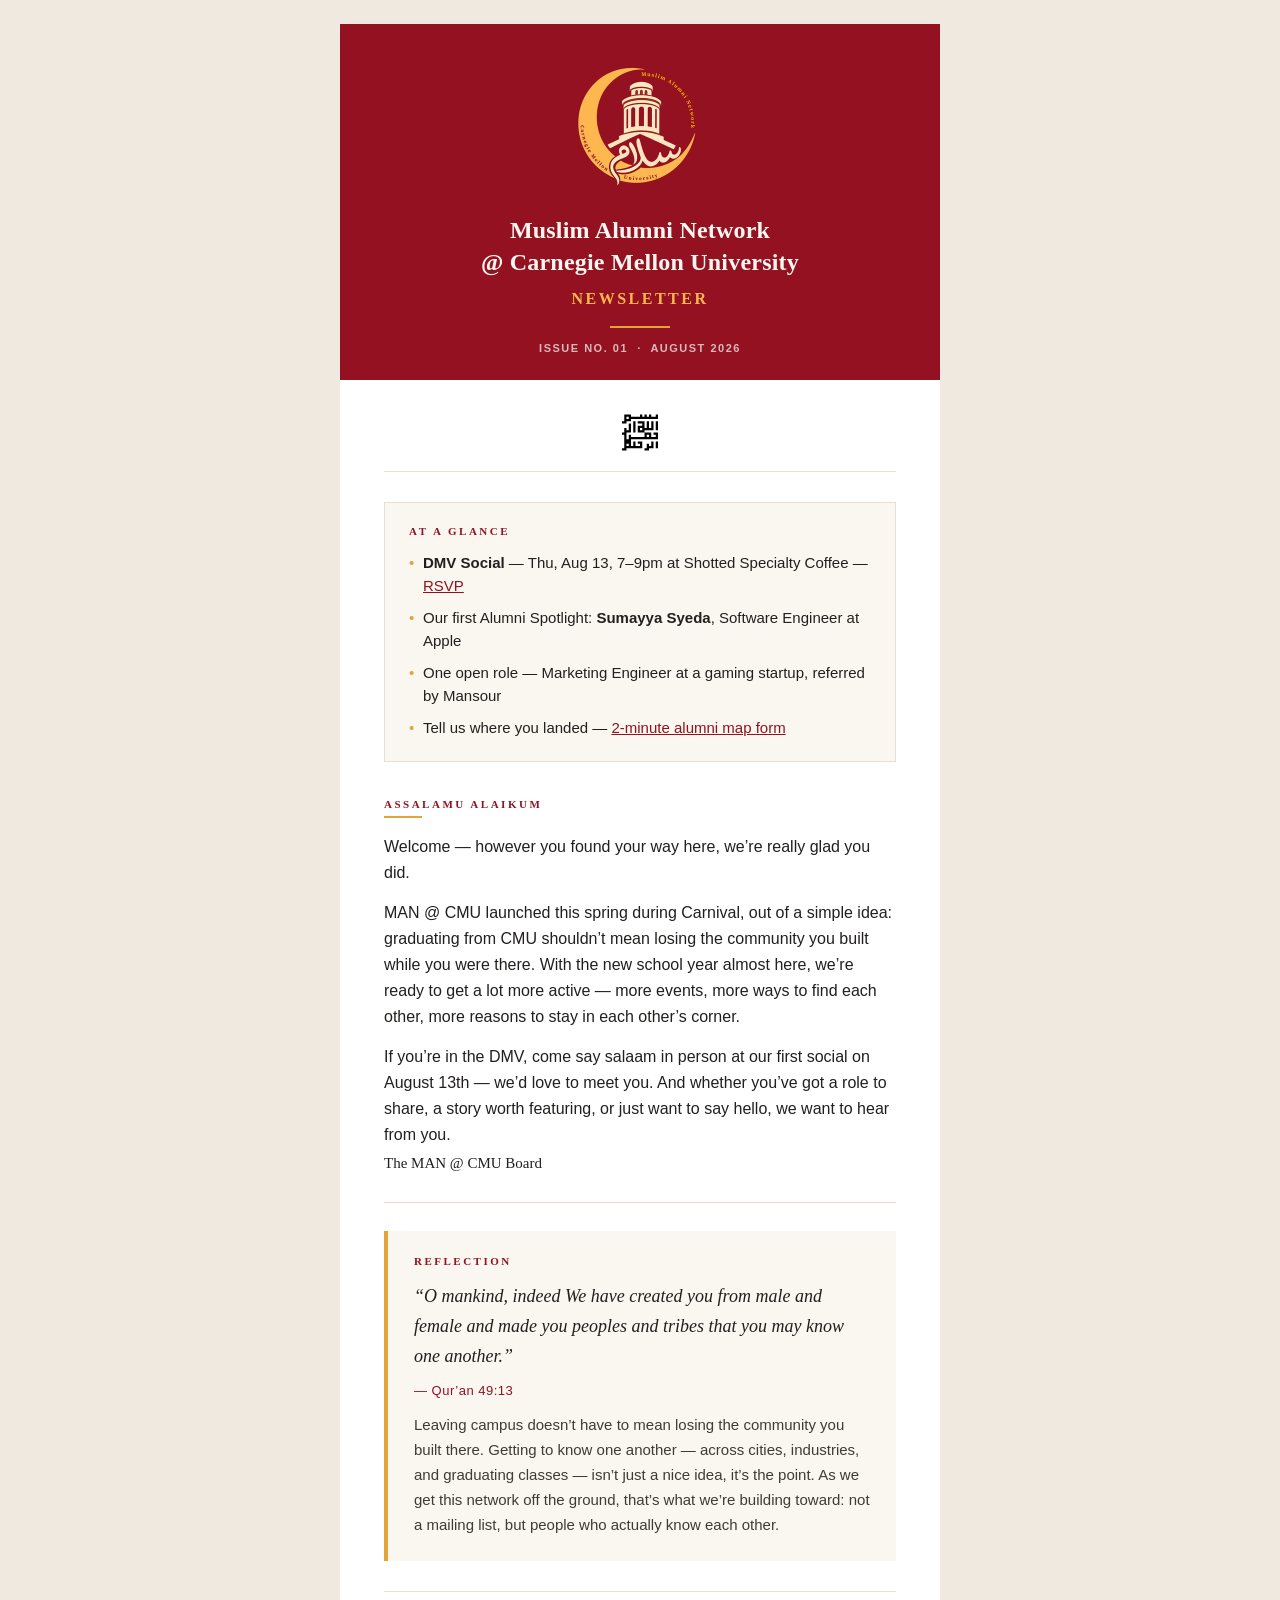
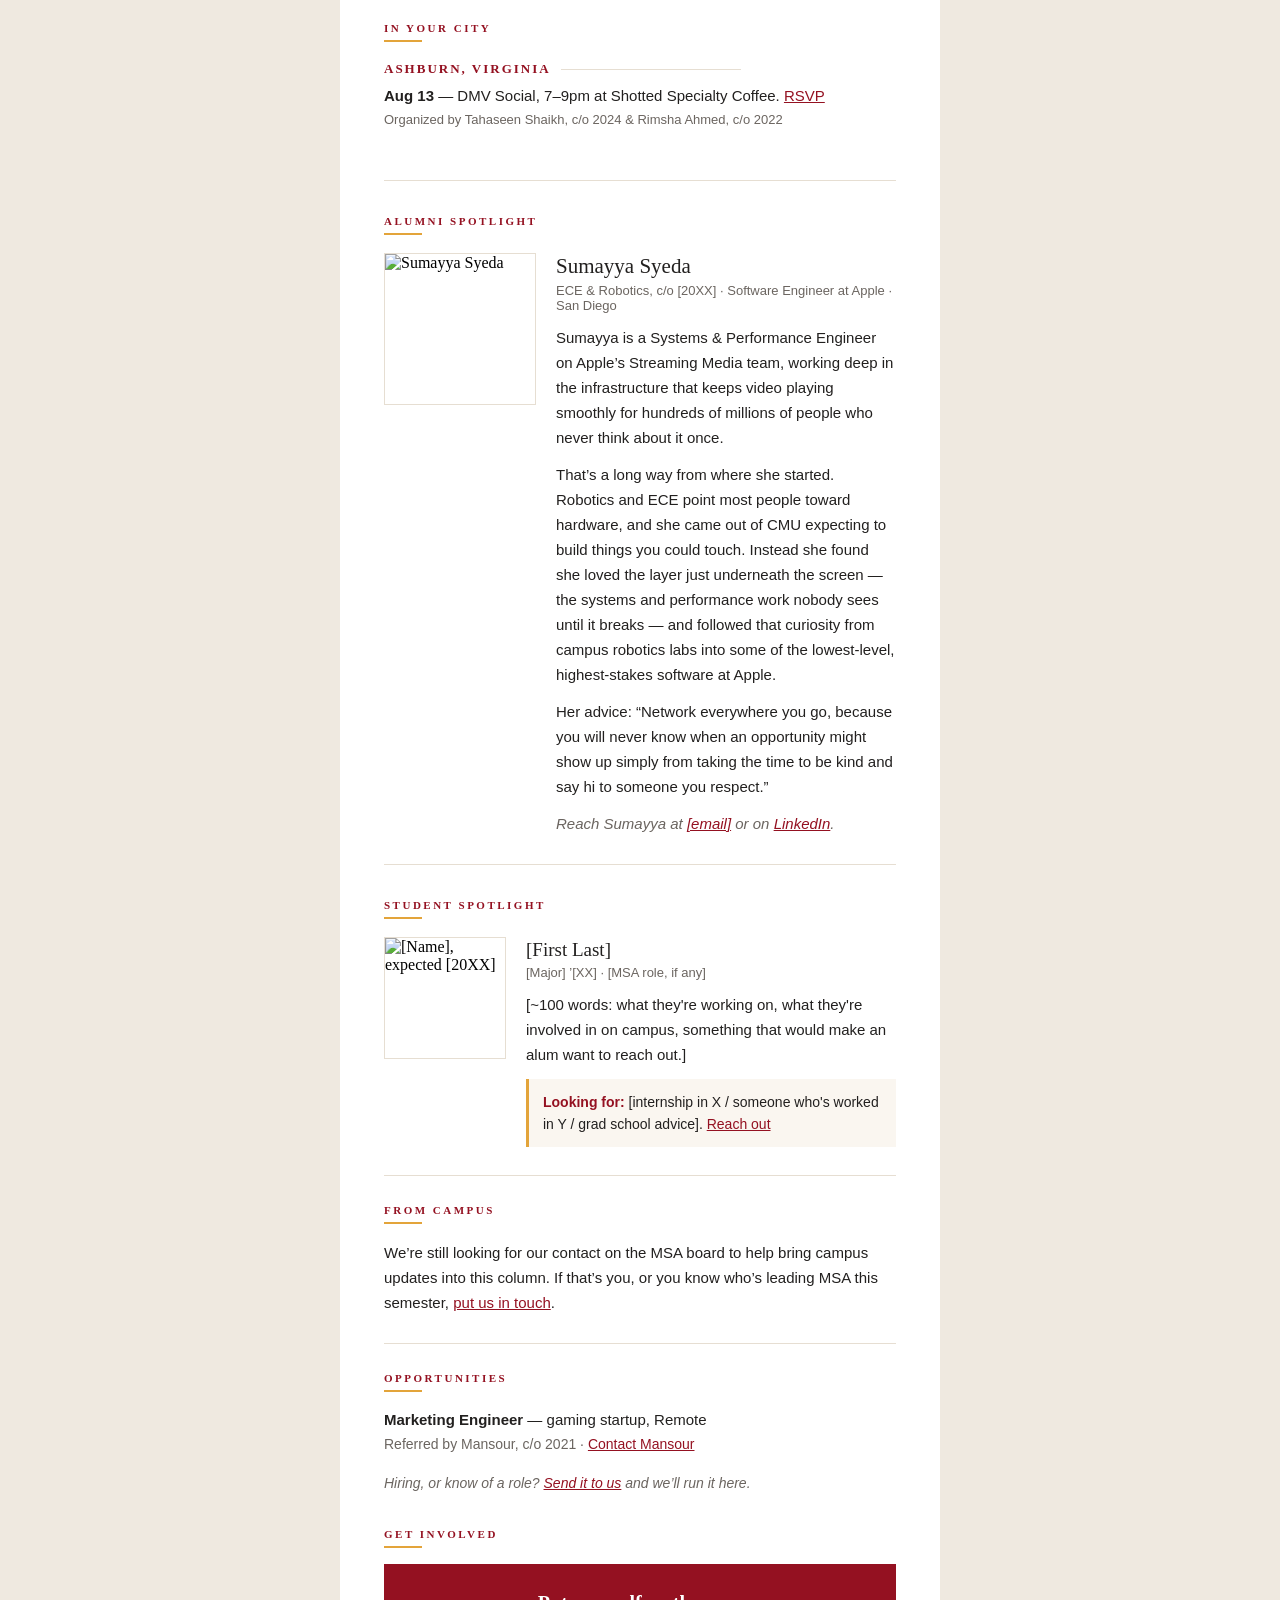
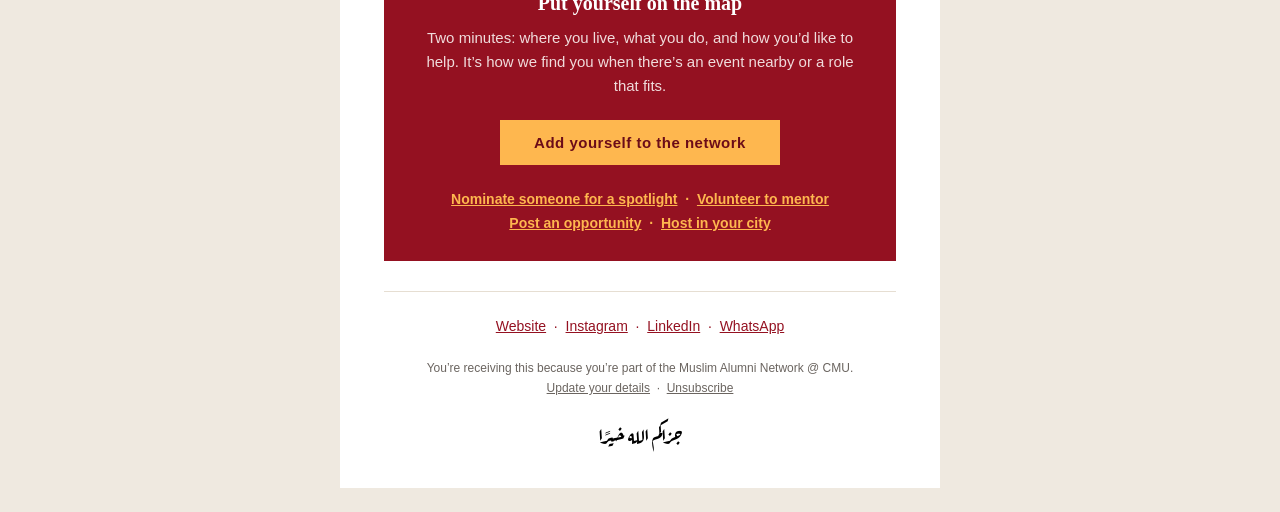
==== newsletter/issue-01.html @ 984e0b6f "adding newsletter drafts" ====
<!DOCTYPE html PUBLIC "-//W3C//DTD XHTML 1.0 Transitional//EN" "http://www.w3.org/TR/xhtml1/DTD/xhtml1-transitional.dtd">
<html xmlns="http://www.w3.org/1999/xhtml" lang="en">
<head>
<meta http-equiv="Content-Type" content="text/html; charset=UTF-8" />
<meta name="viewport" content="width=device-width, initial-scale=1" />
<meta name="x-apple-disable-message-reformatting" />
<meta name="color-scheme" content="light" />
<meta name="supported-color-schemes" content="light" />
<title>Muslim Alumni Network @ CMU — Newsletter, Issue No. 1</title>

<!-- Cursive Arabic web font (Aref Ruqaa — Google Fonts, free). Renders in
     browser preview, webmail, Apple/iOS Mail. Outlook and some others strip
     @font-face and silently fall back to the system Arabic stack below it —
     nothing breaks, it just loses the flourish for those readers. -->
<link rel="preconnect" href="https://fonts.googleapis.com" />
<link rel="preconnect" href="https://fonts.gstatic.com" crossorigin />
<link href="https://fonts.googleapis.com/css2?family=Aref+Ruqaa:wght@400;700&display=swap" rel="stylesheet" />

<!--[if mso]>
<style type="text/css">
  body, table, td, a, h1, h2, h3, p { font-family: Georgia, 'Times New Roman', serif !important; }
</style>
<noscript><xml><o:OfficeDocumentSettings><o:PixelsPerInch>96</o:PixelsPerInch></o:OfficeDocumentSettings></xml></noscript>
<![endif]-->

<style type="text/css">
  body { margin:0; padding:0; width:100% !important; -webkit-text-size-adjust:100%; -ms-text-size-adjust:100%; }
  table { border-collapse:collapse !important; mso-table-lspace:0pt; mso-table-rspace:0pt; }
  img { border:0; outline:none; text-decoration:none; -ms-interpolation-mode:bicubic; display:block; }
  a { text-decoration:none; }

  a[x-apple-data-detectors], .unstyled-auto-detected-link a, u + #body a {
    color:inherit !important; text-decoration:none !important; font-size:inherit !important; font-weight:inherit !important;
  }

  @media only screen and (max-width:620px) {
    .container     { width:100% !important; }
    .pad           { padding-left:22px !important; padding-right:22px !important; }
    .h1            { font-size:21px !important; line-height:26px !important; }
    .stack         { display:block !important; width:100% !important; max-width:100% !important; }
    .spotlight-img { width:100% !important; height:auto !important; margin-bottom:16px !important; }
    .btn a         { display:block !important; }
    .evt-date      { width:64px !important; }
  }
</style>
</head>

<!--
  ISSUE NO. 1 — AUGUST 2026
  Built from newsletter-template.html. Sections run: At a Glance, Salaam,
  Reflection, In Your City (DMV social, under Ashburn VA), Alumni Spotlight,
  Student Spotlight (placeholder — no student picked yet), From Campus
  (recruiting state — no MSA contact yet), Opportunities, Get Involved,
  Footer. Announcements / Upcoming Events / Giving are sitting out this
  issue — nothing to report yet.

  BEFORE SENDING — three things still need real values:
    1. Logo + spotlight photo srcs are relative paths (images/...) so they
       preview in a browser. Swap to hosted https:// URLs before sending —
       email clients can't read relative paths.
    2. Footer: LinkedIn/WhatsApp links are still [bracketed], and the
       physical mailing address CAN-SPAM requires is not yet in — add one
       (a board member's address or a PO box both work).
    3. Several [bracketed] items need real info: RSVP link for the DMV
       social, the alumni-map-form link, Sumayya's class year and contact
       (email/LinkedIn), and Mansour's contact info for the job referral.
  ============================================================================
-->

<body id="body" style="margin:0; padding:0; background-color:#EFE9E0;">

<div style="display:none; font-size:1px; color:#EFE9E0; line-height:1px; max-height:0; max-width:0; opacity:0; overflow:hidden;">
  Our first DMV social, an open role at a gaming startup, and our very first alumni spotlight.
  &#8203;&#847;&#8203;&#847;&#8203;&#847;&#8203;&#847;&#8203;&#847;&#8203;&#847;&#8203;&#847;&#8203;&#847;&#8203;&#847;&#8203;&#847;&#8203;&#847;&#8203;&#847;&#8203;&#847;&#8203;&#847;&#8203;&#847;&#8203;&#847;&#8203;&#847;
</div>

<table role="presentation" width="100%" cellpadding="0" cellspacing="0" border="0" style="background-color:#EFE9E0;">
<tr>
<td align="center" style="padding:24px 12px;">

<!--[if mso]><table role="presentation" width="600" cellpadding="0" cellspacing="0" border="0"><tr><td><![endif]-->
<table role="presentation" class="container" width="600" cellpadding="0" cellspacing="0" border="0" style="width:600px; max-width:600px; background-color:#FFFFFF;">

  <!-- ================= MASTHEAD ================= -->
  <tr>
    <td align="center" bgcolor="#941121" style="background-color:#941121; padding:30px 30px 26px 30px;">
      <img src="images/logo.png"
           width="144" height="144" alt="Muslim Alumni Network @ CMU"
           style="display:block; width:144px; height:auto; margin:0 auto 16px auto;" />
      <div class="h1" style="font-family:Georgia,'Times New Roman',serif; font-size:24px; line-height:32px; letter-spacing:0.2px; color:#FAF6F0; font-weight:bold;">
        Muslim Alumni Network<br />@ Carnegie Mellon University
      </div>
      <div style="font-family:Georgia,'Times New Roman',serif; font-size:16px; letter-spacing:2.5px; color:#FEB74F; font-weight:bold; padding-top:12px;">
        NEWSLETTER
      </div>
      <table role="presentation" cellpadding="0" cellspacing="0" border="0" style="margin:18px auto 0 auto;">
        <tr><td width="60" height="2" bgcolor="#E3A43A" style="background-color:#E3A43A; font-size:0; line-height:0;">&nbsp;</td></tr>
      </table>
      <div style="font-family:'Helvetica Neue',Helvetica,Arial,sans-serif; font-size:11px; letter-spacing:1.5px; text-transform:uppercase; color:#D9B9B9; font-weight:bold; padding-top:14px;">
        Issue No. 01 &nbsp;&middot;&nbsp; August 2026
      </div>
    </td>
  </tr>

  <tr><td bgcolor="#FFFFFF" style="background-color:#FFFFFF; height:10px; font-size:0; line-height:0;">&nbsp;</td></tr>

  <tr>
    <td align="center" style="padding:0 44px 0 44px;">
      <table role="presentation" width="100%" cellpadding="0" cellspacing="0" border="0">
        <tr>
          <td align="center" style="padding:16px 20px 9px 20px;">
            <div lang="ar" dir="rtl" style="font-family:'Aref Ruqaa','Geeza Pro','Traditional Arabic','Arabic Typesetting','Noto Naskh Arabic','Scheherazade New','Amiri',serif; font-size:36px; line-height:46px; color:#000000;">
              &#xFDFD;
            </div>
          </td>
        </tr>
      </table>
    </td>
  </tr>

  <tr><td class="pad" style="padding:10px 44px 0 44px;">
    <table role="presentation" width="100%" cellpadding="0" cellspacing="0" border="0"><tr>
      <td height="1" bgcolor="#E6DED2" style="background-color:#E6DED2; font-size:0; line-height:0;">&nbsp;</td>
    </tr></table>
  </td></tr>

  <!-- ================= AT A GLANCE ================= -->
  <tr>
    <td class="pad" style="padding:30px 44px 6px 44px;">
      <table role="presentation" width="100%" cellpadding="0" cellspacing="0" border="0" bgcolor="#FAF6F0" style="background-color:#FAF6F0; border:1px solid #E6DED2;">
        <tr>
          <td style="padding:22px 24px;">
            <div style="font-family:Georgia,'Times New Roman',serif; font-size:11px; letter-spacing:2.5px; text-transform:uppercase; color:#941121; font-weight:bold; padding-bottom:14px;">
              At a Glance
            </div>
            <table role="presentation" width="100%" cellpadding="0" cellspacing="0" border="0"
                   style="font-family:-apple-system,'Segoe UI',Helvetica,Arial,sans-serif; font-size:15px; line-height:23px; color:#22201F;">
              <tr>
                <td width="14" valign="top" style="color:#E3A43A;">&bull;</td>
                <td style="padding-bottom:9px;"><strong>DMV Social</strong> &mdash; Thu, Aug 13, 7&ndash;9pm at Shotted Specialty Coffee — <a href="[#rsvp]" style="color:#941121; text-decoration:underline;">RSVP</a></td>
              </tr>
              <tr>
                <td width="14" valign="top" style="color:#E3A43A;">&bull;</td>
                <td style="padding-bottom:9px;">Our first Alumni Spotlight: <strong>Sumayya Syeda</strong>, Software Engineer at Apple</td>
              </tr>
              <tr>
                <td width="14" valign="top" style="color:#E3A43A;">&bull;</td>
                <td style="padding-bottom:9px;">One open role — Marketing Engineer at a gaming startup, referred by Mansour</td>
              </tr>
              <tr>
                <td width="14" valign="top" style="color:#E3A43A;">&bull;</td>
                <td>Tell us where you landed — <a href="[#alumni-map-form]" style="color:#941121; text-decoration:underline;">2-minute alumni map form</a></td>
              </tr>
            </table>
          </td>
        </tr>
      </table>
    </td>
  </tr>

  <!-- ================= SALAAM ================= -->
  <tr>
    <td class="pad" style="padding:30px 44px 0 44px;">
      <div style="font-family:Georgia,'Times New Roman',serif; font-size:11px; letter-spacing:2.5px; text-transform:uppercase; color:#941121; font-weight:bold; padding-bottom:6px;">
        Assalamu Alaikum
      </div>
      <table role="presentation" cellpadding="0" cellspacing="0" border="0" style="margin-bottom:16px;">
        <tr><td width="38" height="2" bgcolor="#E3A43A" style="background-color:#E3A43A; font-size:0; line-height:0;">&nbsp;</td></tr>
      </table>
      <div style="font-family:-apple-system,'Segoe UI',Helvetica,Arial,sans-serif; font-size:16px; line-height:26px; color:#22201F;">
        <p style="margin:0 0 14px 0;">Welcome — however you found your way here, we&rsquo;re really glad you did.</p>
        <p style="margin:0 0 14px 0;">MAN @ CMU launched this spring during Carnival, out of a simple idea: graduating from CMU shouldn&rsquo;t mean losing the community you built while you were there. With the new school year almost here, we&rsquo;re ready to get a lot more active — more events, more ways to find each other, more reasons to stay in each other&rsquo;s corner.</p>
        <p style="margin:0;">If you&rsquo;re in the DMV, come say salaam in person at our first social on August 13th — we&rsquo;d love to meet you. And whether you&rsquo;ve got a role to share, a story worth featuring, or just want to say hello, we want to hear from you.</p>
      </div>
      <div style="font-family:Georgia,'Times New Roman',serif; font-size:15px; line-height:22px; color:#22201F; padding-top:4px;">
        The MAN @ CMU Board
      </div>
    </td>
  </tr>

  <tr><td class="pad" style="padding:28px 44px 0 44px;">
    <table role="presentation" width="100%" cellpadding="0" cellspacing="0" border="0"><tr>
      <td height="1" bgcolor="#E6DED2" style="background-color:#E6DED2; font-size:0; line-height:0;">&nbsp;</td>
    </tr></table>
  </td></tr>

  <!-- ================= REFLECTION ================= -->
  <tr>
    <td class="pad" style="padding:28px 44px 0 44px;">
      <table role="presentation" width="100%" cellpadding="0" cellspacing="0" border="0" bgcolor="#FAF6F0" style="background-color:#FAF6F0;">
        <tr>
          <td width="4" bgcolor="#E3A43A" style="background-color:#E3A43A; font-size:0; line-height:0;">&nbsp;</td>
          <td style="padding:24px 26px;">
            <div style="font-family:Georgia,'Times New Roman',serif; font-size:11px; letter-spacing:2.5px; text-transform:uppercase; color:#941121; font-weight:bold; padding-bottom:14px;">
              Reflection
            </div>
            <div style="font-family:Georgia,'Times New Roman',serif; font-size:18px; line-height:30px; color:#22201F; font-style:italic; padding-bottom:12px;">
              &ldquo;O mankind, indeed We have created you from male and female and made you peoples and tribes that you may know one another.&rdquo;
            </div>
            <div style="font-family:-apple-system,'Segoe UI',Helvetica,Arial,sans-serif; font-size:13px; letter-spacing:0.5px; color:#941121; padding-bottom:14px;">
              &mdash; Qur&rsquo;an 49:13
            </div>
            <div style="font-family:-apple-system,'Segoe UI',Helvetica,Arial,sans-serif; font-size:15px; line-height:25px; color:#3F3B37;">
              Leaving campus doesn&rsquo;t have to mean losing the community you built there. Getting to know one another — across cities, industries, and graduating classes — isn&rsquo;t just a nice idea, it&rsquo;s the point. As we get this network off the ground, that&rsquo;s what we&rsquo;re building toward: not a mailing list, but people who actually know each other.
            </div>
          </td>
        </tr>
      </table>
    </td>
  </tr>

  <tr><td class="pad" style="padding:30px 44px 0 44px;">
    <table role="presentation" width="100%" cellpadding="0" cellspacing="0" border="0"><tr>
      <td height="1" bgcolor="#E6DED2" style="background-color:#E6DED2; font-size:0; line-height:0;">&nbsp;</td>
    </tr></table>
  </td></tr>

  <!-- ================= IN YOUR CITY ================= -->
  <tr>
    <td class="pad" style="padding:30px 44px 0 44px;">
      <div style="font-family:Georgia,'Times New Roman',serif; font-size:11px; letter-spacing:2.5px; text-transform:uppercase; color:#941121; font-weight:bold; padding-bottom:6px;">
        In Your City
      </div>
      <table role="presentation" cellpadding="0" cellspacing="0" border="0" style="margin-bottom:18px;">
        <tr><td width="38" height="2" bgcolor="#E3A43A" style="background-color:#E3A43A; font-size:0; line-height:0;">&nbsp;</td></tr>
      </table>

      <table role="presentation" width="100%" cellpadding="0" cellspacing="0" border="0"
             style="font-family:-apple-system,'Segoe UI',Helvetica,Arial,sans-serif;">
        <tr>
          <td style="padding-bottom:6px;">
            <table role="presentation" cellpadding="0" cellspacing="0" border="0">
              <tr>
                <td style="font-family:Georgia,'Times New Roman',serif; font-size:13px; letter-spacing:2px; text-transform:uppercase; color:#941121; font-weight:bold;">Ashburn, Virginia</td>
                <td width="10">&nbsp;</td>
                <td><table role="presentation" cellpadding="0" cellspacing="0" border="0"><tr><td width="180" height="1" bgcolor="#E6DED2" style="background-color:#E6DED2; font-size:0; line-height:0;">&nbsp;</td></tr></table></td>
              </tr>
            </table>
          </td>
        </tr>
        <tr>
          <td style="padding:0 0 18px 0; font-size:15px; line-height:24px; color:#22201F;">
            <strong>Aug 13</strong> &mdash; DMV Social, 7&ndash;9pm at Shotted Specialty Coffee.
            <a href="[#rsvp]" style="color:#941121; text-decoration:underline;">RSVP</a><br />
            <span style="font-size:13px; color:#6B6560;">Organized by Tahaseen Shaikh, c/o 2024 &amp; Rimsha Ahmed, c/o 2022</span>
          </td>
        </tr>
      </table>
    </td>
  </tr>

  <tr><td class="pad" style="padding:30px 44px 0 44px;">
    <table role="presentation" width="100%" cellpadding="0" cellspacing="0" border="0"><tr>
      <td height="1" bgcolor="#E6DED2" style="background-color:#E6DED2; font-size:0; line-height:0;">&nbsp;</td>
    </tr></table>
  </td></tr>

  <!-- ================= ALUMNI SPOTLIGHT ================= -->
  <tr>
    <td class="pad" style="padding:34px 44px 0 44px;">
      <div style="font-family:Georgia,'Times New Roman',serif; font-size:11px; letter-spacing:2.5px; text-transform:uppercase; color:#941121; font-weight:bold; padding-bottom:6px;">
        Alumni Spotlight
      </div>
      <table role="presentation" cellpadding="0" cellspacing="0" border="0" style="margin-bottom:18px;">
        <tr><td width="38" height="2" bgcolor="#E3A43A" style="background-color:#E3A43A; font-size:0; line-height:0;">&nbsp;</td></tr>
      </table>

      <table role="presentation" width="100%" cellpadding="0" cellspacing="0" border="0">
        <tr>
          <td class="stack" width="150" valign="top">
            <img class="spotlight-img" src="images/spotlight-sumayya.jpg"
                 width="150" height="150" alt="Sumayya Syeda"
                 style="display:block; width:150px; height:auto; border:1px solid #E6DED2;" />
          </td>
          <td class="stack" width="20" style="font-size:0; line-height:0;">&nbsp;</td>
          <td class="stack" valign="top">
            <div style="font-family:Georgia,'Times New Roman',serif; font-size:21px; line-height:27px; color:#22201F; padding-bottom:3px;">
              Sumayya Syeda
            </div>
            <div style="font-family:-apple-system,'Segoe UI',Helvetica,Arial,sans-serif; font-size:13px; color:#6B6560; padding-bottom:12px;">
              ECE &amp; Robotics, c/o [20XX] &middot; Software Engineer at Apple &middot; San Diego
            </div>
            <div style="font-family:-apple-system,'Segoe UI',Helvetica,Arial,sans-serif; font-size:15px; line-height:25px; color:#22201F;">
              <p style="margin:0 0 12px 0;">Sumayya is a Systems &amp; Performance Engineer on Apple&rsquo;s Streaming Media team, working deep in the infrastructure that keeps video playing smoothly for hundreds of millions of people who never think about it once.</p>
              <p style="margin:0 0 12px 0;">That&rsquo;s a long way from where she started. Robotics and ECE point most people toward hardware, and she came out of CMU expecting to build things you could touch. Instead she found she loved the layer just underneath the screen — the systems and performance work nobody sees until it breaks — and followed that curiosity from campus robotics labs into some of the lowest-level, highest-stakes software at Apple.</p>
              <p style="margin:0 0 12px 0;">Her advice: &ldquo;Network everywhere you go, because you will never know when an opportunity might show up simply from taking the time to be kind and say hi to someone you respect.&rdquo;</p>
              <p style="margin:0;"><em style="color:#6B6560;">Reach Sumayya at <a href="mailto:[email]" style="color:#941121; text-decoration:underline;">[email]</a> or on <a href="[#linkedin]" style="color:#941121; text-decoration:underline;">LinkedIn</a>.</em></p>
            </div>
          </td>
        </tr>
      </table>
    </td>
  </tr>

  <tr><td class="pad" style="padding:28px 44px 0 44px;">
    <table role="presentation" width="100%" cellpadding="0" cellspacing="0" border="0"><tr>
      <td height="1" bgcolor="#E6DED2" style="background-color:#E6DED2; font-size:0; line-height:0;">&nbsp;</td>
    </tr></table>
  </td></tr>

  <!-- ================= STUDENT SPOTLIGHT =================
       Placeholder — no student picked yet. Fill in before sending, or drop
       the section per the "never ship an empty header" rule if nobody's
       lined up by send time. -->
  <tr>
    <td class="pad" style="padding:34px 44px 0 44px;">
      <div style="font-family:Georgia,'Times New Roman',serif; font-size:11px; letter-spacing:2.5px; text-transform:uppercase; color:#941121; font-weight:bold; padding-bottom:6px;">
        Student Spotlight
      </div>
      <table role="presentation" cellpadding="0" cellspacing="0" border="0" style="margin-bottom:18px;">
        <tr><td width="38" height="2" bgcolor="#E3A43A" style="background-color:#E3A43A; font-size:0; line-height:0;">&nbsp;</td></tr>
      </table>

      <table role="presentation" width="100%" cellpadding="0" cellspacing="0" border="0">
        <tr>
          <td class="stack" width="120" valign="top">
            <img class="spotlight-img" src="images/spotlight-student.jpg"
                 width="120" height="120" alt="[Name], expected [20XX]"
                 style="display:block; width:120px; height:auto; border:1px solid #E6DED2;" />
          </td>
          <td class="stack" width="20" style="font-size:0; line-height:0;">&nbsp;</td>
          <td class="stack" valign="top">
            <div style="font-family:Georgia,'Times New Roman',serif; font-size:19px; line-height:25px; color:#22201F; padding-bottom:3px;">
              [First Last]
            </div>
            <div style="font-family:-apple-system,'Segoe UI',Helvetica,Arial,sans-serif; font-size:13px; color:#6B6560; padding-bottom:12px;">
              [Major] &rsquo;[XX] &middot; [MSA role, if any]
            </div>
            <div style="font-family:-apple-system,'Segoe UI',Helvetica,Arial,sans-serif; font-size:15px; line-height:25px; color:#22201F;">
              <p style="margin:0 0 12px 0;">[~100 words: what they're working on, what they're involved in on campus, something that would make an alum want to reach out.]</p>
              <p style="margin:0; padding:12px 14px; background-color:#FAF6F0; border-left:3px solid #E3A43A; font-size:14px; line-height:22px;">
                <strong style="color:#941121;">Looking for:</strong> [internship in X / someone who's worked in Y / grad school advice]. <a href="mailto:[email]" style="color:#941121; text-decoration:underline;">Reach out</a>
              </p>
            </div>
          </td>
        </tr>
      </table>
    </td>
  </tr>

  <tr><td class="pad" style="padding:28px 44px 0 44px;">
    <table role="presentation" width="100%" cellpadding="0" cellspacing="0" border="0"><tr>
      <td height="1" bgcolor="#E6DED2" style="background-color:#E6DED2; font-size:0; line-height:0;">&nbsp;</td>
    </tr></table>
  </td></tr>

  <!-- ================= FROM CAMPUS =================
       Recruiting state: no MSA Alumni Chair contact yet. Swap this out for
       the real ~100-word note once that connection is made. -->
  <tr>
    <td class="pad" style="padding:28px 44px 0 44px;">
      <div style="font-family:Georgia,'Times New Roman',serif; font-size:11px; letter-spacing:2.5px; text-transform:uppercase; color:#941121; font-weight:bold; padding-bottom:6px;">
        From Campus
      </div>
      <table role="presentation" cellpadding="0" cellspacing="0" border="0" style="margin-bottom:16px;">
        <tr><td width="38" height="2" bgcolor="#E3A43A" style="background-color:#E3A43A; font-size:0; line-height:0;">&nbsp;</td></tr>
      </table>
      <div style="font-family:-apple-system,'Segoe UI',Helvetica,Arial,sans-serif; font-size:15px; line-height:25px; color:#22201F;">
        We&rsquo;re still looking for our contact on the MSA board to help bring campus updates into this column. If that&rsquo;s you, or you know who&rsquo;s leading MSA this semester, <a href="[#]" style="color:#941121; text-decoration:underline;">put us in touch</a>.
      </div>
    </td>
  </tr>

  <tr><td class="pad" style="padding:28px 44px 0 44px;">
    <table role="presentation" width="100%" cellpadding="0" cellspacing="0" border="0"><tr>
      <td height="1" bgcolor="#E6DED2" style="background-color:#E6DED2; font-size:0; line-height:0;">&nbsp;</td>
    </tr></table>
  </td></tr>

  <!-- ================= OPPORTUNITIES ================= -->
  <tr>
    <td class="pad" style="padding:28px 44px 0 44px;">
      <div style="font-family:Georgia,'Times New Roman',serif; font-size:11px; letter-spacing:2.5px; text-transform:uppercase; color:#941121; font-weight:bold; padding-bottom:6px;">
        Opportunities
      </div>
      <table role="presentation" cellpadding="0" cellspacing="0" border="0" style="margin-bottom:16px;">
        <tr><td width="38" height="2" bgcolor="#E3A43A" style="background-color:#E3A43A; font-size:0; line-height:0;">&nbsp;</td></tr>
      </table>
      <table role="presentation" width="100%" cellpadding="0" cellspacing="0" border="0"
             style="font-family:-apple-system,'Segoe UI',Helvetica,Arial,sans-serif; font-size:15px; line-height:24px; color:#22201F;">
        <tr>
          <td style="padding:0;">
            <strong>Marketing Engineer</strong> &mdash; gaming startup, Remote<br />
            <span style="font-size:14px; color:#6B6560;">Referred by Mansour, c/o 2021 &middot; <a href="mailto:[mansour's email]" style="color:#941121; text-decoration:underline;">Contact Mansour</a></span>
          </td>
        </tr>
      </table>
      <div style="font-family:-apple-system,'Segoe UI',Helvetica,Arial,sans-serif; font-size:14px; line-height:22px; color:#6B6560; padding-top:16px; font-style:italic;">
        Hiring, or know of a role? <a href="[#]" style="color:#941121; text-decoration:underline;">Send it to us</a> and we&rsquo;ll run it here.
      </div>
    </td>
  </tr>

  <!-- ================= GET INVOLVED · the CTA ================= -->
  <tr>
    <td class="pad" style="padding:34px 44px 0 44px;">
      <div style="font-family:Georgia,'Times New Roman',serif; font-size:11px; letter-spacing:2.5px; text-transform:uppercase; color:#941121; font-weight:bold; padding-bottom:6px;">
        Get Involved
      </div>
      <table role="presentation" cellpadding="0" cellspacing="0" border="0" style="margin-bottom:16px;">
        <tr><td width="38" height="2" bgcolor="#E3A43A" style="background-color:#E3A43A; font-size:0; line-height:0;">&nbsp;</td></tr>
      </table>

      <table role="presentation" width="100%" cellpadding="0" cellspacing="0" border="0" bgcolor="#941121" style="background-color:#941121;">
        <tr>
          <td align="center" style="padding:26px 28px;">
            <div style="font-family:Georgia,'Times New Roman',serif; font-size:20px; line-height:26px; color:#FFFFFF; font-weight:bold; padding-bottom:10px;">
              Put yourself on the map
            </div>
            <div style="font-family:-apple-system,'Segoe UI',Helvetica,Arial,sans-serif; font-size:15px; line-height:24px; color:#F0DCDC; padding-bottom:22px;">
              Two minutes: where you live, what you do, and how you&rsquo;d like to help.
              It&rsquo;s how we find you when there&rsquo;s an event nearby or a role that fits.
            </div>

            <table role="presentation" class="btn" cellpadding="0" cellspacing="0" border="0" align="center" style="margin:0 auto;">
              <tr>
                <td align="center" bgcolor="#FEB74F" style="background-color:#FEB74F; padding:14px 34px;">
                  <a href="[#alumni-map-form]" style="font-family:-apple-system,'Segoe UI',Helvetica,Arial,sans-serif; font-size:15px; font-weight:bold; letter-spacing:0.5px; color:#6B0C18; text-decoration:none; display:inline-block;">
                    Add yourself to the network
                  </a>
                </td>
              </tr>
            </table>

            <div style="font-family:-apple-system,'Segoe UI',Helvetica,Arial,sans-serif; font-size:14px; line-height:24px; color:#FEB74F; font-weight:bold; padding-top:22px;">
              <a href="[#]" style="color:#FEB74F; text-decoration:underline;">Nominate someone for a spotlight</a> &nbsp;&middot;&nbsp;
              <a href="[#]" style="color:#FEB74F; text-decoration:underline;">Volunteer to mentor</a><br />
              <a href="[#]" style="color:#FEB74F; text-decoration:underline;">Post an opportunity</a> &nbsp;&middot;&nbsp;
              <a href="[#]" style="color:#FEB74F; text-decoration:underline;">Host in your city</a>
            </div>
          </td>
        </tr>
      </table>
    </td>
  </tr>

  <!-- ================= FOOTER ================= -->
  <tr>
    <td class="pad" style="padding:30px 44px 40px 44px;">
      <table role="presentation" width="100%" cellpadding="0" cellspacing="0" border="0">
        <tr><td height="1" bgcolor="#E6DED2" style="background-color:#E6DED2; font-size:0; line-height:0;">&nbsp;</td></tr>
      </table>

      <div style="font-family:-apple-system,'Segoe UI',Helvetica,Arial,sans-serif; font-size:14px; line-height:24px; color:#941121; padding:22px 0 6px 0; text-align:center;">
        <a href="https://cmumuslimalumni.github.io/" style="color:#941121; text-decoration:underline;">Website</a> &nbsp;&middot;&nbsp;
        <a href="https://www.instagram.com/cmumuslimalumni/" style="color:#941121; text-decoration:underline;">Instagram</a> &nbsp;&middot;&nbsp;
        <a href="[#linkedin]" style="color:#941121; text-decoration:underline;">LinkedIn</a> &nbsp;&middot;&nbsp;
        <a href="[#whatsapp]" style="color:#941121; text-decoration:underline;">WhatsApp</a>
      </div>

      <div style="font-family:-apple-system,'Segoe UI',Helvetica,Arial,sans-serif; font-size:12px; line-height:20px; color:#6B6560; text-align:center; padding-top:14px;">
        You&rsquo;re receiving this because you&rsquo;re part of the Muslim Alumni Network @ CMU.<br />
        <!-- CAN-SPAM requires a physical mailing address here — a board
             member's address or a PO box both work. Add before sending. -->
        <a href="[#preferences]" style="color:#6B6560; text-decoration:underline;">Update your details</a> &nbsp;&middot;&nbsp;
        <a href="{$unsubscribe}" style="color:#6B6560; text-decoration:underline;">Unsubscribe</a>
      </div>

      <div lang="ar" dir="rtl" style="font-family:'Aref Ruqaa','Geeza Pro','Traditional Arabic','Arabic Typesetting','Noto Naskh Arabic','Scheherazade New','Amiri',serif; font-size:22px; line-height:30px; color:#000000; text-align:center; padding-top:20px;">
        جزاكم الله خيرًا
      </div>
    </td>
  </tr>

</table>
<!--[if mso]></td></tr></table><![endif]-->

</td>
</tr>
</table>

</body>
</html>
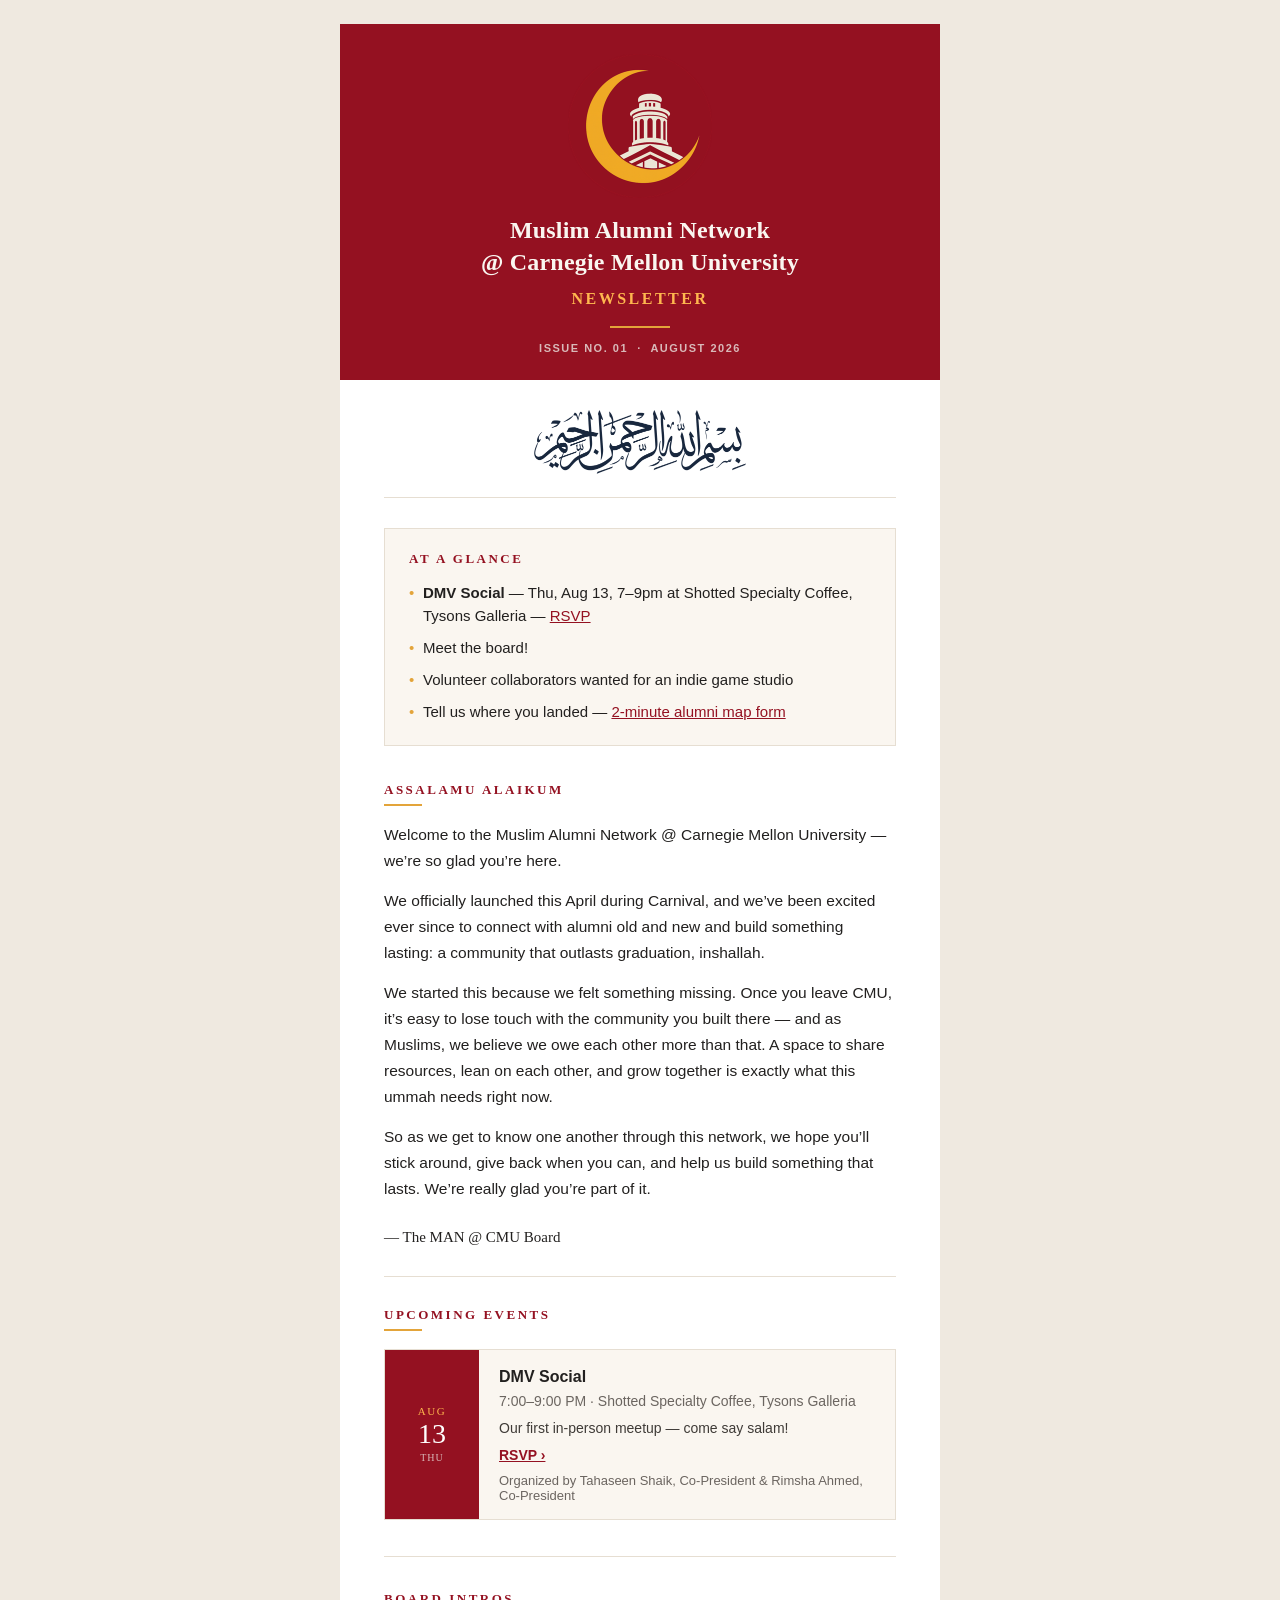
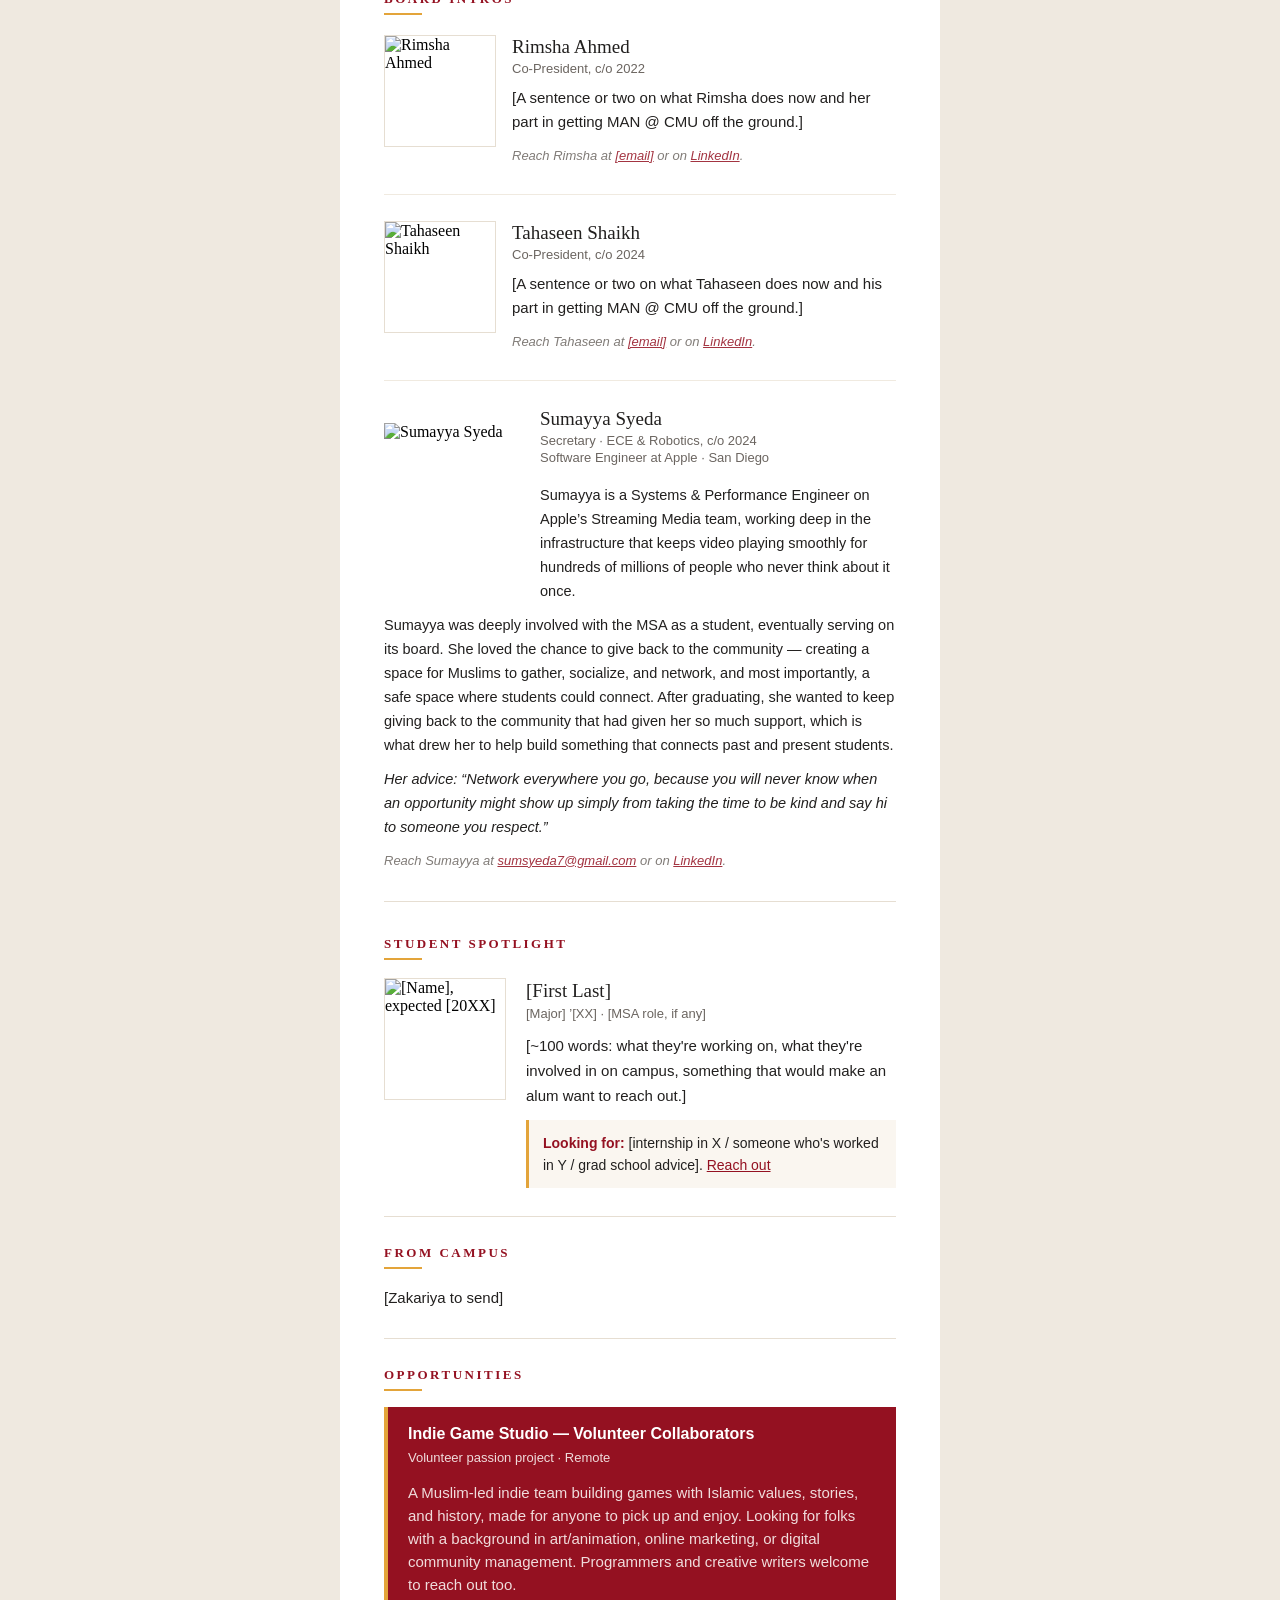
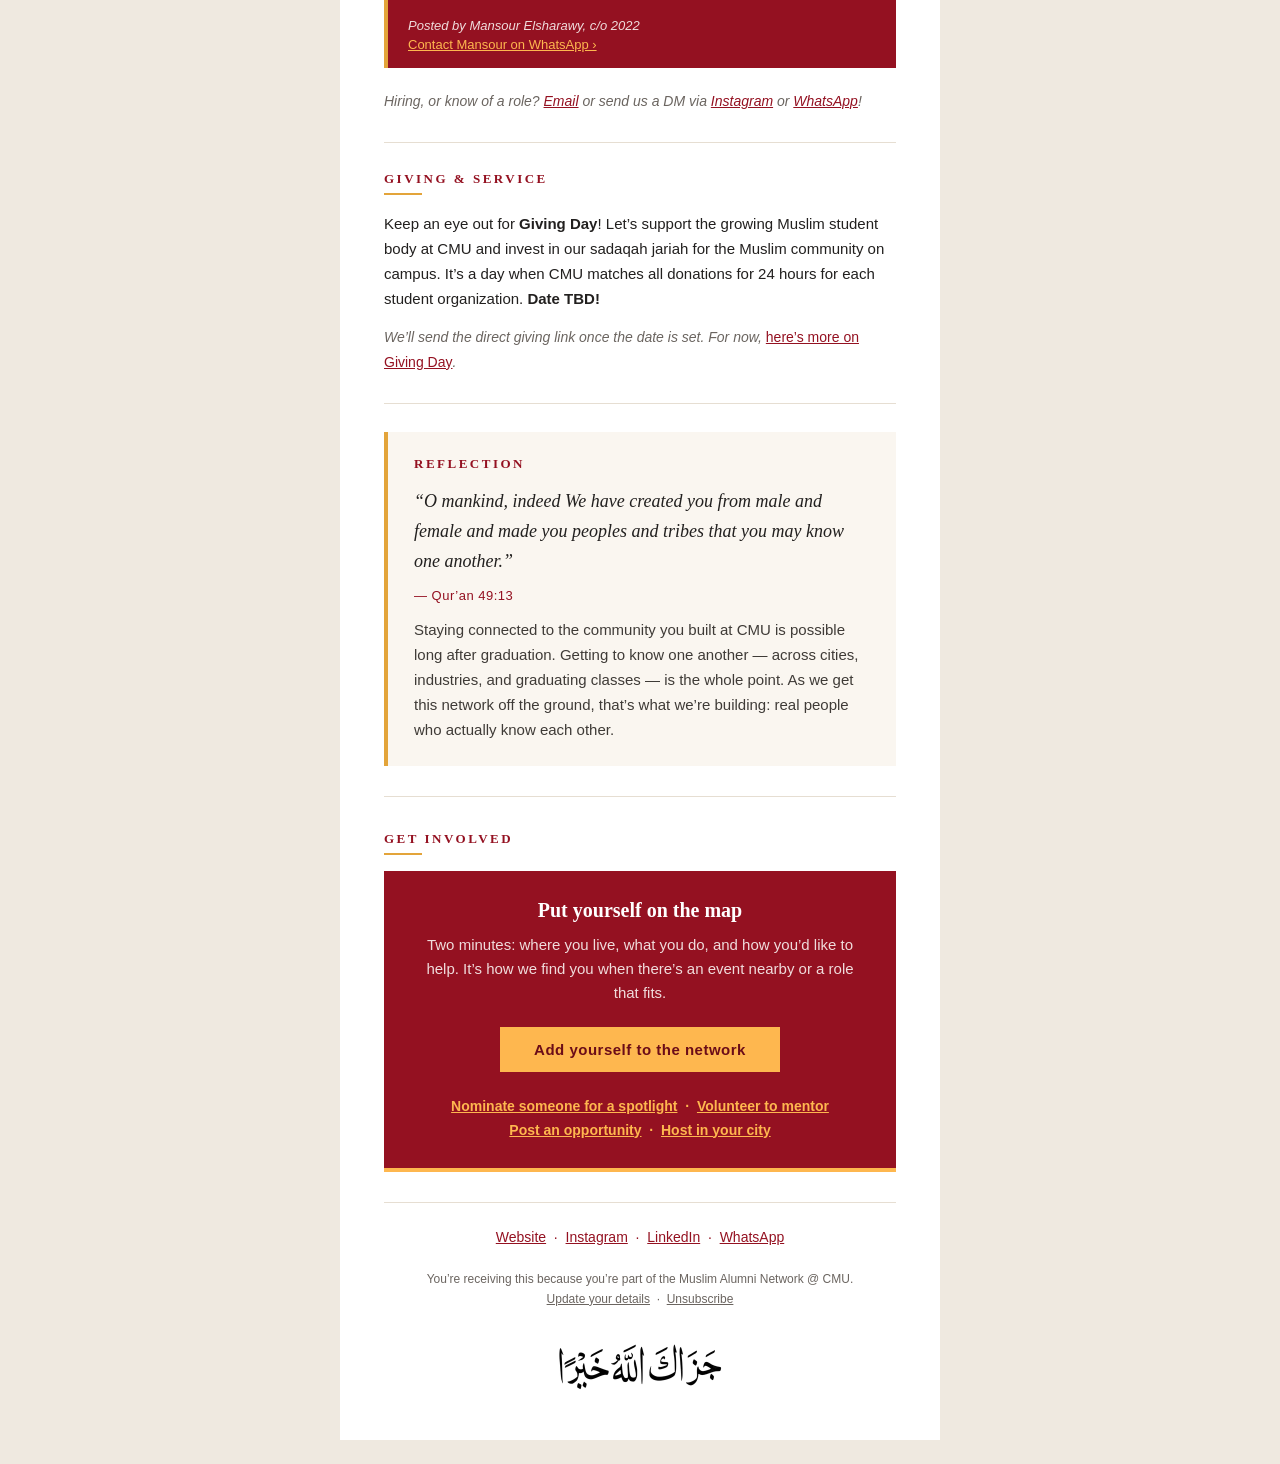
==== commit 87dc6179: "updated newsletter pages" ====
--- a/newsletter/issue-01.html
+++ b/newsletter/issue-01.html
@@ -47,23 +47,31 @@
 
 <!--
   ISSUE NO. 1 — AUGUST 2026
-  Built from newsletter-template.html. Sections run: At a Glance, Salaam,
-  Reflection, In Your City (DMV social, under Ashburn VA), Alumni Spotlight,
-  Student Spotlight (placeholder — no student picked yet), From Campus
-  (recruiting state — no MSA contact yet), Opportunities, Get Involved,
-  Footer. Announcements / Upcoming Events / Giving are sitting out this
-  issue — nothing to report yet.
+  Built from newsletter-template.html. Sections run: At a Glance, Salam,
+  Upcoming Events (DMV social, Shotted Specialty Coffee at Tysons Galleria),
+  Board Intros (Rimsha Ahmed, Tahaseen Shaikh, Sumayya Syeda — replaces
+  Alumni Spotlight for this issue; photos for Rimsha and Tahaseen still
+  placeholders), Student Spotlight (placeholder — no student picked yet),
+  From Campus (waiting on Zakariya's note), Opportunities,
+  Giving & Service (CMU Giving Day teaser — date TBD per her copy),
+  Reflection (moved here, right before the CTA, per her
+  request), Get Involved, Footer. Announcements / In Your City are sitting
+  out this issue — nothing to report yet.
+
+  NAME SPELLING FLAG: this issue has both "Tahaseen Shaikh" (Board Intros,
+  per her latest message) and "Tahaseen Shaik" (DMV organizer credit, per
+  an earlier explicit correction) — worth confirming which is correct and
+  making consistent before sending.
 
   BEFORE SENDING — three things still need real values:
     1. Logo + spotlight photo srcs are relative paths (images/...) so they
        preview in a browser. Swap to hosted https:// URLs before sending —
        email clients can't read relative paths.
-    2. Footer: LinkedIn/WhatsApp links are still [bracketed], and the
+    2. Footer: LinkedIn link is still [bracketed] (WhatsApp is filled in), and the
        physical mailing address CAN-SPAM requires is not yet in — add one
        (a board member's address or a PO box both work).
-    3. Several [bracketed] items need real info: RSVP link for the DMV
-       social, the alumni-map-form link, Sumayya's class year and contact
-       (email/LinkedIn), and Mansour's contact info for the job referral.
+    3. Still bracketed: RSVP link for the DMV social, and the alumni-map-
+       form link. Sumayya's and Mansour's contact info are both resolved.
   ============================================================================
 -->
 
@@ -104,17 +112,13 @@
 
   <tr><td bgcolor="#FFFFFF" style="background-color:#FFFFFF; height:10px; font-size:0; line-height:0;">&nbsp;</td></tr>
 
-  <tr>
-    <td align="center" style="padding:0 44px 0 44px;">
-      <table role="presentation" width="100%" cellpadding="0" cellspacing="0" border="0">
-        <tr>
-          <td align="center" style="padding:16px 20px 9px 20px;">
-            <div lang="ar" dir="rtl" style="font-family:'Aref Ruqaa','Geeza Pro','Traditional Arabic','Arabic Typesetting','Noto Naskh Arabic','Scheherazade New','Amiri',serif; font-size:36px; line-height:46px; color:#000000;">
-              &#xFDFD;
-            </div>
-          </td>
-        </tr>
-      </table>
+  <!-- BISMILLAH — vector calligraphy image, not text. See
+       newsletter-template.html for the sourcing/export notes. -->
+  <tr>
+    <td align="center" style="padding:16px 44px 9px 44px;">
+      <img src="images/bismillah.png"
+           width="220" height="72" alt="Bismillah — In the name of Allah, the Most Gracious, the Most Merciful"
+           style="display:block; width:220px; height:auto; margin:0 auto;" />
     </td>
   </tr>
 
@@ -130,22 +134,22 @@
       <table role="presentation" width="100%" cellpadding="0" cellspacing="0" border="0" bgcolor="#FAF6F0" style="background-color:#FAF6F0; border:1px solid #E6DED2;">
         <tr>
           <td style="padding:22px 24px;">
-            <div style="font-family:Georgia,'Times New Roman',serif; font-size:11px; letter-spacing:2.5px; text-transform:uppercase; color:#941121; font-weight:bold; padding-bottom:14px;">
+            <div style="font-family:Georgia,'Times New Roman',serif; font-size:13px; letter-spacing:2.5px; text-transform:uppercase; color:#941121; font-weight:bold; padding-bottom:14px;">
               At a Glance
             </div>
             <table role="presentation" width="100%" cellpadding="0" cellspacing="0" border="0"
                    style="font-family:-apple-system,'Segoe UI',Helvetica,Arial,sans-serif; font-size:15px; line-height:23px; color:#22201F;">
               <tr>
                 <td width="14" valign="top" style="color:#E3A43A;">&bull;</td>
-                <td style="padding-bottom:9px;"><strong>DMV Social</strong> &mdash; Thu, Aug 13, 7&ndash;9pm at Shotted Specialty Coffee — <a href="[#rsvp]" style="color:#941121; text-decoration:underline;">RSVP</a></td>
+                <td style="padding-bottom:9px;"><strong>DMV Social</strong> &mdash; Thu, Aug 13, 7&ndash;9pm at Shotted Specialty Coffee, Tysons Galleria — <a href="[#rsvp]" style="color:#941121; text-decoration:underline;">RSVP</a></td>
               </tr>
               <tr>
                 <td width="14" valign="top" style="color:#E3A43A;">&bull;</td>
-                <td style="padding-bottom:9px;">Our first Alumni Spotlight: <strong>Sumayya Syeda</strong>, Software Engineer at Apple</td>
+                <td style="padding-bottom:9px;">Meet the board!</td>
               </tr>
               <tr>
                 <td width="14" valign="top" style="color:#E3A43A;">&bull;</td>
-                <td style="padding-bottom:9px;">One open role — Marketing Engineer at a gaming startup, referred by Mansour</td>
+                <td style="padding-bottom:9px;">Volunteer collaborators wanted for an indie game studio</td>
               </tr>
               <tr>
                 <td width="14" valign="top" style="color:#E3A43A;">&bull;</td>
@@ -158,22 +162,23 @@
     </td>
   </tr>
 
-  <!-- ================= SALAAM ================= -->
+  <!-- ================= SALAM ================= -->
   <tr>
     <td class="pad" style="padding:30px 44px 0 44px;">
-      <div style="font-family:Georgia,'Times New Roman',serif; font-size:11px; letter-spacing:2.5px; text-transform:uppercase; color:#941121; font-weight:bold; padding-bottom:6px;">
+      <div style="font-family:Georgia,'Times New Roman',serif; font-size:13px; letter-spacing:2.5px; text-transform:uppercase; color:#941121; font-weight:bold; padding-bottom:6px;">
         Assalamu Alaikum
       </div>
       <table role="presentation" cellpadding="0" cellspacing="0" border="0" style="margin-bottom:16px;">
         <tr><td width="38" height="2" bgcolor="#E3A43A" style="background-color:#E3A43A; font-size:0; line-height:0;">&nbsp;</td></tr>
       </table>
-      <div style="font-family:-apple-system,'Segoe UI',Helvetica,Arial,sans-serif; font-size:16px; line-height:26px; color:#22201F;">
-        <p style="margin:0 0 14px 0;">Welcome — however you found your way here, we&rsquo;re really glad you did.</p>
-        <p style="margin:0 0 14px 0;">MAN @ CMU launched this spring during Carnival, out of a simple idea: graduating from CMU shouldn&rsquo;t mean losing the community you built while you were there. With the new school year almost here, we&rsquo;re ready to get a lot more active — more events, more ways to find each other, more reasons to stay in each other&rsquo;s corner.</p>
-        <p style="margin:0;">If you&rsquo;re in the DMV, come say salaam in person at our first social on August 13th — we&rsquo;d love to meet you. And whether you&rsquo;ve got a role to share, a story worth featuring, or just want to say hello, we want to hear from you.</p>
-      </div>
-      <div style="font-family:Georgia,'Times New Roman',serif; font-size:15px; line-height:22px; color:#22201F; padding-top:4px;">
-        The MAN @ CMU Board
+      <div style="font-family:-apple-system,'Segoe UI',Helvetica,Arial,sans-serif; font-size:15.5px; line-height:26px; color:#22201F;">
+        <p style="margin:0 0 14px 0;">Welcome to the Muslim Alumni Network @ Carnegie Mellon University — we&rsquo;re so glad you&rsquo;re here.</p>
+        <p style="margin:0 0 14px 0;">We officially launched this April during Carnival, and we&rsquo;ve been excited ever since to connect with alumni old and new and build something lasting: a community that outlasts graduation, inshallah.</p>
+        <p style="margin:0 0 14px 0;">We started this because we felt something missing. Once you leave CMU, it&rsquo;s easy to lose touch with the community you built there — and as Muslims, we believe we owe each other more than that. A space to share resources, lean on each other, and grow together is exactly what this ummah needs right now.</p>
+        <p style="margin:0;">So as we get to know one another through this network, we hope you&rsquo;ll stick around, give back when you can, and help us build something that lasts. We&rsquo;re really glad you&rsquo;re part of it.</p>
+      </div>
+      <div style="font-family:Georgia,'Times New Roman',serif; font-size:15px; line-height:22px; color:#22201F; padding-top:24px;">
+        &mdash; The MAN @ CMU Board
       </div>
     </td>
   </tr>
@@ -184,25 +189,33 @@
     </tr></table>
   </td></tr>
 
-  <!-- ================= REFLECTION ================= -->
-  <tr>
-    <td class="pad" style="padding:28px 44px 0 44px;">
-      <table role="presentation" width="100%" cellpadding="0" cellspacing="0" border="0" bgcolor="#FAF6F0" style="background-color:#FAF6F0;">
+  <!-- ================= UPCOMING EVENTS =================
+       Standalone event card, not grouped under "In Your City" — with only
+       one region active so far, regional grouping doesn't make sense yet.
+       Template's own rule: fold events into this section until 2+ regions
+       are active. -->
+  <tr>
+    <td class="pad" style="padding:30px 44px 0 44px;">
+      <div style="font-family:Georgia,'Times New Roman',serif; font-size:13px; letter-spacing:2.5px; text-transform:uppercase; color:#941121; font-weight:bold; padding-bottom:6px;">
+        Upcoming Events
+      </div>
+      <table role="presentation" cellpadding="0" cellspacing="0" border="0" style="margin-bottom:18px;">
+        <tr><td width="38" height="2" bgcolor="#E3A43A" style="background-color:#E3A43A; font-size:0; line-height:0;">&nbsp;</td></tr>
+      </table>
+
+      <table role="presentation" width="100%" cellpadding="0" cellspacing="0" border="0" bgcolor="#FAF6F0" style="background-color:#FAF6F0; border:1px solid #E6DED2; margin-bottom:6px;">
         <tr>
-          <td width="4" bgcolor="#E3A43A" style="background-color:#E3A43A; font-size:0; line-height:0;">&nbsp;</td>
-          <td style="padding:24px 26px;">
-            <div style="font-family:Georgia,'Times New Roman',serif; font-size:11px; letter-spacing:2.5px; text-transform:uppercase; color:#941121; font-weight:bold; padding-bottom:14px;">
-              Reflection
-            </div>
-            <div style="font-family:Georgia,'Times New Roman',serif; font-size:18px; line-height:30px; color:#22201F; font-style:italic; padding-bottom:12px;">
-              &ldquo;O mankind, indeed We have created you from male and female and made you peoples and tribes that you may know one another.&rdquo;
-            </div>
-            <div style="font-family:-apple-system,'Segoe UI',Helvetica,Arial,sans-serif; font-size:13px; letter-spacing:0.5px; color:#941121; padding-bottom:14px;">
-              &mdash; Qur&rsquo;an 49:13
-            </div>
-            <div style="font-family:-apple-system,'Segoe UI',Helvetica,Arial,sans-serif; font-size:15px; line-height:25px; color:#3F3B37;">
-              Leaving campus doesn&rsquo;t have to mean losing the community you built there. Getting to know one another — across cities, industries, and graduating classes — isn&rsquo;t just a nice idea, it&rsquo;s the point. As we get this network off the ground, that&rsquo;s what we&rsquo;re building toward: not a mailing list, but people who actually know each other.
-            </div>
+          <td class="evt-date" width="78" align="center" valign="middle" bgcolor="#941121" style="background-color:#941121; padding:18px 8px;">
+            <div style="font-family:Georgia,'Times New Roman',serif; font-size:11px; letter-spacing:1.5px; text-transform:uppercase; color:#FEB74F;">AUG</div>
+            <div style="font-family:Georgia,'Times New Roman',serif; font-size:28px; line-height:33px; color:#FFFFFF;">13</div>
+            <div style="font-family:Georgia,'Times New Roman',serif; font-size:10px; letter-spacing:1px; text-transform:uppercase; color:#D9B9B9; padding-top:2px;">THU</div>
+          </td>
+          <td valign="middle" style="padding:16px 20px; font-family:-apple-system,'Segoe UI',Helvetica,Arial,sans-serif;">
+            <div style="font-size:16px; line-height:22px; color:#22201F; font-weight:bold;">DMV Social</div>
+            <div style="font-size:14px; line-height:21px; color:#6B6560; padding:3px 0 6px 0;">7:00&ndash;9:00 PM &middot; Shotted Specialty Coffee, Tysons Galleria</div>
+            <div style="font-size:14px; line-height:21px; color:#3F3B37; padding-bottom:8px;">Our first in-person meetup — come say salam!</div>
+            <a href="[#rsvp]" style="font-size:14px; font-weight:bold; color:#941121; text-decoration:underline;">RSVP &rsaquo;</a>
+            <div style="font-size:13px; color:#6B6560; padding-top:10px;">Organized by Tahaseen Shaik, Co-President &amp; Rimsha Ahmed, Co-President</div>
           </td>
         </tr>
       </table>
@@ -215,80 +228,94 @@
     </tr></table>
   </td></tr>
 
-  <!-- ================= IN YOUR CITY ================= -->
-  <tr>
-    <td class="pad" style="padding:30px 44px 0 44px;">
-      <div style="font-family:Georgia,'Times New Roman',serif; font-size:11px; letter-spacing:2.5px; text-transform:uppercase; color:#941121; font-weight:bold; padding-bottom:6px;">
-        In Your City
-      </div>
-      <table role="presentation" cellpadding="0" cellspacing="0" border="0" style="margin-bottom:18px;">
-        <tr><td width="38" height="2" bgcolor="#E3A43A" style="background-color:#E3A43A; font-size:0; line-height:0;">&nbsp;</td></tr>
-      </table>
-
-      <table role="presentation" width="100%" cellpadding="0" cellspacing="0" border="0"
-             style="font-family:-apple-system,'Segoe UI',Helvetica,Arial,sans-serif;">
-        <tr>
-          <td style="padding-bottom:6px;">
-            <table role="presentation" cellpadding="0" cellspacing="0" border="0">
-              <tr>
-                <td style="font-family:Georgia,'Times New Roman',serif; font-size:13px; letter-spacing:2px; text-transform:uppercase; color:#941121; font-weight:bold;">Ashburn, Virginia</td>
-                <td width="10">&nbsp;</td>
-                <td><table role="presentation" cellpadding="0" cellspacing="0" border="0"><tr><td width="180" height="1" bgcolor="#E6DED2" style="background-color:#E6DED2; font-size:0; line-height:0;">&nbsp;</td></tr></table></td>
-              </tr>
-            </table>
-          </td>
-        </tr>
-        <tr>
-          <td style="padding:0 0 18px 0; font-size:15px; line-height:24px; color:#22201F;">
-            <strong>Aug 13</strong> &mdash; DMV Social, 7&ndash;9pm at Shotted Specialty Coffee.
-            <a href="[#rsvp]" style="color:#941121; text-decoration:underline;">RSVP</a><br />
-            <span style="font-size:13px; color:#6B6560;">Organized by Tahaseen Shaikh, c/o 2024 &amp; Rimsha Ahmed, c/o 2022</span>
-          </td>
-        </tr>
-      </table>
-    </td>
-  </tr>
-
-  <tr><td class="pad" style="padding:30px 44px 0 44px;">
-    <table role="presentation" width="100%" cellpadding="0" cellspacing="0" border="0"><tr>
-      <td height="1" bgcolor="#E6DED2" style="background-color:#E6DED2; font-size:0; line-height:0;">&nbsp;</td>
-    </tr></table>
-  </td></tr>
-
-  <!-- ================= ALUMNI SPOTLIGHT ================= -->
+  <!-- ================= BOARD INTROS =================
+       Replaces Alumni Spotlight for this issue. Three entries, one section.
+       Text wraps around the photo via CSS float — the photo floats left,
+       the bio flows around and continues below it once the text runs past
+       the image's height. A trailing clear:both div closes each float so
+       the next person's block (or the divider after) starts clean.
+       NOTE ON EMAIL SUPPORT: float works in Apple Mail, iOS Mail, Gmail
+       (web/app), and most modern webmail. Outlook desktop's Word-based
+       renderer ignores float — there the image just sits above the text,
+       unwrapped, rather than beside it. Nothing breaks, it just loses the
+       wrap effect for that slice of readers.
+       Photos for Rimsha and Tahaseen are still placeholders. -->
   <tr>
     <td class="pad" style="padding:34px 44px 0 44px;">
-      <div style="font-family:Georgia,'Times New Roman',serif; font-size:11px; letter-spacing:2.5px; text-transform:uppercase; color:#941121; font-weight:bold; padding-bottom:6px;">
-        Alumni Spotlight
-      </div>
-      <table role="presentation" cellpadding="0" cellspacing="0" border="0" style="margin-bottom:18px;">
-        <tr><td width="38" height="2" bgcolor="#E3A43A" style="background-color:#E3A43A; font-size:0; line-height:0;">&nbsp;</td></tr>
-      </table>
-
-      <table role="presentation" width="100%" cellpadding="0" cellspacing="0" border="0">
-        <tr>
-          <td class="stack" width="150" valign="top">
-            <img class="spotlight-img" src="images/spotlight-sumayya.jpg"
-                 width="150" height="150" alt="Sumayya Syeda"
-                 style="display:block; width:150px; height:auto; border:1px solid #E6DED2;" />
-          </td>
-          <td class="stack" width="20" style="font-size:0; line-height:0;">&nbsp;</td>
-          <td class="stack" valign="top">
-            <div style="font-family:Georgia,'Times New Roman',serif; font-size:21px; line-height:27px; color:#22201F; padding-bottom:3px;">
-              Sumayya Syeda
-            </div>
-            <div style="font-family:-apple-system,'Segoe UI',Helvetica,Arial,sans-serif; font-size:13px; color:#6B6560; padding-bottom:12px;">
-              ECE &amp; Robotics, c/o [20XX] &middot; Software Engineer at Apple &middot; San Diego
-            </div>
-            <div style="font-family:-apple-system,'Segoe UI',Helvetica,Arial,sans-serif; font-size:15px; line-height:25px; color:#22201F;">
-              <p style="margin:0 0 12px 0;">Sumayya is a Systems &amp; Performance Engineer on Apple&rsquo;s Streaming Media team, working deep in the infrastructure that keeps video playing smoothly for hundreds of millions of people who never think about it once.</p>
-              <p style="margin:0 0 12px 0;">That&rsquo;s a long way from where she started. Robotics and ECE point most people toward hardware, and she came out of CMU expecting to build things you could touch. Instead she found she loved the layer just underneath the screen — the systems and performance work nobody sees until it breaks — and followed that curiosity from campus robotics labs into some of the lowest-level, highest-stakes software at Apple.</p>
-              <p style="margin:0 0 12px 0;">Her advice: &ldquo;Network everywhere you go, because you will never know when an opportunity might show up simply from taking the time to be kind and say hi to someone you respect.&rdquo;</p>
-              <p style="margin:0;"><em style="color:#6B6560;">Reach Sumayya at <a href="mailto:[email]" style="color:#941121; text-decoration:underline;">[email]</a> or on <a href="[#linkedin]" style="color:#941121; text-decoration:underline;">LinkedIn</a>.</em></p>
-            </div>
-          </td>
-        </tr>
-      </table>
+      <div style="font-family:Georgia,'Times New Roman',serif; font-size:13px; letter-spacing:2.5px; text-transform:uppercase; color:#941121; font-weight:bold; padding-bottom:6px;">
+        Board Intros
+      </div>
+      <table role="presentation" cellpadding="0" cellspacing="0" border="0" style="margin-bottom:20px;">
+        <tr><td width="38" height="2" bgcolor="#E3A43A" style="background-color:#E3A43A; font-size:0; line-height:0;">&nbsp;</td></tr>
+      </table>
+
+      <!-- Rimsha Ahmed, Co-President -->
+      <div style="margin-bottom:26px;">
+        <img src="images/spotlight-rimsha.jpg"
+             width="110" height="110" alt="Rimsha Ahmed"
+             style="float:left; display:block; width:110px; height:110px; margin:0 16px 8px 0; border:1px solid #E6DED2;" />
+        <div style="font-family:Georgia,'Times New Roman',serif; font-size:19px; line-height:24px; color:#22201F; padding-bottom:2px;">
+          Rimsha Ahmed
+        </div>
+        <div style="font-family:-apple-system,'Segoe UI',Helvetica,Arial,sans-serif; font-size:13px; color:#6B6560; padding-bottom:10px;">
+          Co-President, c/o 2022
+        </div>
+        <div style="font-family:-apple-system,'Segoe UI',Helvetica,Arial,sans-serif; font-size:15px; line-height:24px; color:#22201F;">
+          <p style="margin:0 0 10px 0;">[A sentence or two on what Rimsha does now and her part in getting MAN @ CMU off the ground.]</p>
+          <p style="margin:0;"><em style="color:#6B6560; font-size:13px; opacity:0.85;">Reach Rimsha at <a href="mailto:[email]" style="color:#941121; text-decoration:underline;">[email]</a> or on <a href="[#linkedin]" style="color:#941121; text-decoration:underline;">LinkedIn</a>.</em></p>
+        </div>
+        <div style="clear:both; font-size:0; line-height:0;">&nbsp;</div>
+      </div>
+
+      <table role="presentation" width="100%" cellpadding="0" cellspacing="0" border="0"><tr>
+        <td height="1" bgcolor="#F0EAE0" style="background-color:#F0EAE0; font-size:0; line-height:0;">&nbsp;</td>
+      </tr></table>
+
+      <!-- Tahaseen Shaikh, Co-President -->
+      <div style="margin:26px 0 26px 0;">
+        <img src="images/spotlight-tahaseen.jpg"
+             width="110" height="110" alt="Tahaseen Shaikh"
+             style="float:left; display:block; width:110px; height:110px; margin:0 16px 8px 0; border:1px solid #E6DED2;" />
+        <div style="font-family:Georgia,'Times New Roman',serif; font-size:19px; line-height:24px; color:#22201F; padding-bottom:2px;">
+          Tahaseen Shaikh
+        </div>
+        <div style="font-family:-apple-system,'Segoe UI',Helvetica,Arial,sans-serif; font-size:13px; color:#6B6560; padding-bottom:10px;">
+          Co-President, c/o 2024
+        </div>
+        <div style="font-family:-apple-system,'Segoe UI',Helvetica,Arial,sans-serif; font-size:15px; line-height:24px; color:#22201F;">
+          <p style="margin:0 0 10px 0;">[A sentence or two on what Tahaseen does now and his part in getting MAN @ CMU off the ground.]</p>
+          <p style="margin:0;"><em style="color:#6B6560; font-size:13px; opacity:0.85;">Reach Tahaseen at <a href="mailto:[email]" style="color:#941121; text-decoration:underline;">[email]</a> or on <a href="[#linkedin]" style="color:#941121; text-decoration:underline;">LinkedIn</a>.</em></p>
+        </div>
+        <div style="clear:both; font-size:0; line-height:0;">&nbsp;</div>
+      </div>
+
+      <table role="presentation" width="100%" cellpadding="0" cellspacing="0" border="0"><tr>
+        <td height="1" bgcolor="#F0EAE0" style="background-color:#F0EAE0; font-size:0; line-height:0;">&nbsp;</td>
+      </tr></table>
+
+      <!-- Sumayya Syeda, Secretary -->
+      <div style="margin-top:26px;">
+        <img src="images/spotlight-sumayya.jpg"
+             width="140" height="163" alt="Sumayya Syeda"
+             style="float:left; display:block; width:140px; height:163px; margin:16px 16px 16px 0;" />
+        <div style="font-family:Georgia,'Times New Roman',serif; font-size:19px; line-height:24px; color:#22201F; padding-bottom:2px;">
+          Sumayya Syeda
+        </div>
+        <div style="font-family:-apple-system,'Segoe UI',Helvetica,Arial,sans-serif; font-size:13px; color:#6B6560; padding-bottom:2px;">
+          Secretary &middot; ECE &amp; Robotics, c/o 2024
+        </div>
+        <div style="font-family:-apple-system,'Segoe UI',Helvetica,Arial,sans-serif; font-size:13px; color:#6B6560; padding-bottom:4px;">
+          Software Engineer at Apple &middot; San Diego
+        </div>
+        <div style="font-size:0; line-height:14px;">&nbsp;</div>
+        <div style="font-family:-apple-system,'Segoe UI',Helvetica,Arial,sans-serif; font-size:14.5px; line-height:24px; color:#22201F;">
+          <p style="margin:0 0 10px 0;">Sumayya is a Systems &amp; Performance Engineer on Apple&rsquo;s Streaming Media team, working deep in the infrastructure that keeps video playing smoothly for hundreds of millions of people who never think about it once.</p>
+          <p style="margin:0 0 10px 0;">Sumayya was deeply involved with the MSA as a student, eventually serving on its board. She loved the chance to give back to the community — creating a space for Muslims to gather, socialize, and network, and most importantly, a safe space where students could connect. After graduating, she wanted to keep giving back to the community that had given her so much support, which is what drew her to help build something that connects past and present students.</p>
+          <p style="margin:0 0 10px 0; font-style:italic;">Her advice: &ldquo;Network everywhere you go, because you will never know when an opportunity might show up simply from taking the time to be kind and say hi to someone you respect.&rdquo;</p>
+          <p style="margin:0;"><em style="color:#6B6560; font-size:13px; opacity:0.85;">Reach Sumayya at <a href="mailto:sumsyeda7@gmail.com" style="color:#941121; text-decoration:underline;">sumsyeda7@gmail.com</a> or on <a href="https://www.linkedin.com/in/sums/" style="color:#941121; text-decoration:underline;">LinkedIn</a>.</em></p>
+        </div>
+        <div style="clear:both; font-size:0; line-height:0;">&nbsp;</div>
+      </div>
     </td>
   </tr>
 
@@ -304,7 +331,7 @@
        lined up by send time. -->
   <tr>
     <td class="pad" style="padding:34px 44px 0 44px;">
-      <div style="font-family:Georgia,'Times New Roman',serif; font-size:11px; letter-spacing:2.5px; text-transform:uppercase; color:#941121; font-weight:bold; padding-bottom:6px;">
+      <div style="font-family:Georgia,'Times New Roman',serif; font-size:13px; letter-spacing:2.5px; text-transform:uppercase; color:#941121; font-weight:bold; padding-bottom:6px;">
         Student Spotlight
       </div>
       <table role="presentation" cellpadding="0" cellspacing="0" border="0" style="margin-bottom:18px;">
@@ -345,18 +372,17 @@
   </td></tr>
 
   <!-- ================= FROM CAMPUS =================
-       Recruiting state: no MSA Alumni Chair contact yet. Swap this out for
-       the real ~100-word note once that connection is made. -->
+       Waiting on the actual ~100-word note from Zakariya (MSA contact). -->
   <tr>
     <td class="pad" style="padding:28px 44px 0 44px;">
-      <div style="font-family:Georgia,'Times New Roman',serif; font-size:11px; letter-spacing:2.5px; text-transform:uppercase; color:#941121; font-weight:bold; padding-bottom:6px;">
+      <div style="font-family:Georgia,'Times New Roman',serif; font-size:13px; letter-spacing:2.5px; text-transform:uppercase; color:#941121; font-weight:bold; padding-bottom:6px;">
         From Campus
       </div>
       <table role="presentation" cellpadding="0" cellspacing="0" border="0" style="margin-bottom:16px;">
         <tr><td width="38" height="2" bgcolor="#E3A43A" style="background-color:#E3A43A; font-size:0; line-height:0;">&nbsp;</td></tr>
       </table>
       <div style="font-family:-apple-system,'Segoe UI',Helvetica,Arial,sans-serif; font-size:15px; line-height:25px; color:#22201F;">
-        We&rsquo;re still looking for our contact on the MSA board to help bring campus updates into this column. If that&rsquo;s you, or you know who&rsquo;s leading MSA this semester, <a href="[#]" style="color:#941121; text-decoration:underline;">put us in touch</a>.
+        [Zakariya to send]
       </div>
     </td>
   </tr>
@@ -370,38 +396,107 @@
   <!-- ================= OPPORTUNITIES ================= -->
   <tr>
     <td class="pad" style="padding:28px 44px 0 44px;">
-      <div style="font-family:Georgia,'Times New Roman',serif; font-size:11px; letter-spacing:2.5px; text-transform:uppercase; color:#941121; font-weight:bold; padding-bottom:6px;">
+      <div style="font-family:Georgia,'Times New Roman',serif; font-size:13px; letter-spacing:2.5px; text-transform:uppercase; color:#941121; font-weight:bold; padding-bottom:6px;">
         Opportunities
       </div>
       <table role="presentation" cellpadding="0" cellspacing="0" border="0" style="margin-bottom:16px;">
         <tr><td width="38" height="2" bgcolor="#E3A43A" style="background-color:#E3A43A; font-size:0; line-height:0;">&nbsp;</td></tr>
       </table>
-      <table role="presentation" width="100%" cellpadding="0" cellspacing="0" border="0"
-             style="font-family:-apple-system,'Segoe UI',Helvetica,Arial,sans-serif; font-size:15px; line-height:24px; color:#22201F;">
+      <table role="presentation" width="100%" cellpadding="0" cellspacing="0" border="0" bgcolor="#941121" style="background-color:#941121; margin-bottom:6px;">
         <tr>
-          <td style="padding:0;">
-            <strong>Marketing Engineer</strong> &mdash; gaming startup, Remote<br />
-            <span style="font-size:14px; color:#6B6560;">Referred by Mansour, c/o 2021 &middot; <a href="mailto:[mansour's email]" style="color:#941121; text-decoration:underline;">Contact Mansour</a></span>
+          <td width="4" bgcolor="#E3A43A" style="background-color:#E3A43A; font-size:0; line-height:0;">&nbsp;</td>
+          <td style="padding:16px 20px; font-family:-apple-system,'Segoe UI',Helvetica,Arial,sans-serif;">
+            <div style="font-size:16px; line-height:22px; color:#FFFFFF; font-weight:bold;">Indie Game Studio &mdash; Volunteer Collaborators</div>
+            <div style="font-size:13px; line-height:19px; color:#F0DCDC; padding:3px 0 14px 0;">Volunteer passion project &middot; Remote</div>
+            <div style="font-size:15px; line-height:23px; color:#F0DCDC; padding-bottom:8px;">A Muslim-led indie team building games with Islamic values, stories, and history, made for anyone to pick up and enjoy. Looking for folks with a background in art/animation, online marketing, or digital community management. Programmers and creative writers welcome to reach out too.</div>
+            <div style="font-size:0; line-height:14px;">&nbsp;</div>
+            <div style="font-size:13px; color:#F0DCDC; font-style:italic;">Posted by Mansour Elsharawy, c/o 2022</div>
+            <div style="padding-top:4px;">
+              <a href="https://chat.whatsapp.com/LtarUsr2f3p8Txo1Ca1R3K" style="font-size:13px; font-weight:normal; color:#FEB74F; text-decoration:underline;">Contact Mansour on WhatsApp &rsaquo;</a>
+            </div>
           </td>
         </tr>
       </table>
       <div style="font-family:-apple-system,'Segoe UI',Helvetica,Arial,sans-serif; font-size:14px; line-height:22px; color:#6B6560; padding-top:16px; font-style:italic;">
-        Hiring, or know of a role? <a href="[#]" style="color:#941121; text-decoration:underline;">Send it to us</a> and we&rsquo;ll run it here.
-      </div>
-    </td>
-  </tr>
+        Hiring, or know of a role? <a href="mailto:[email]" style="color:#941121; text-decoration:underline;">Email</a> or send us a DM via <a href="https://www.instagram.com/cmumuslimalumni/" style="color:#941121; text-decoration:underline;">Instagram</a> or <a href="https://chat.whatsapp.com/LtarUsr2f3p8Txo1Ca1R3K" style="color:#941121; text-decoration:underline;">WhatsApp</a>!
+      </div>
+    </td>
+  </tr>
+
+  <tr><td class="pad" style="padding:30px 44px 0 44px;">
+    <table role="presentation" width="100%" cellpadding="0" cellspacing="0" border="0"><tr>
+      <td height="1" bgcolor="#E6DED2" style="background-color:#E6DED2; font-size:0; line-height:0;">&nbsp;</td>
+    </tr></table>
+  </td></tr>
+
+  <!-- ================= GIVING & SERVICE =================
+       Teaser, not a hard ask — CMU Giving Day itself is the ask, and that
+       lands in a future issue with the real donation link. Date is TBD
+       per her copy — confirm and fill in before sending, ideally at
+       cmu.edu/engage/give/giving-cmu-day once it's posted. -->
+  <tr>
+    <td class="pad" style="padding:28px 44px 0 44px;">
+      <div style="font-family:Georgia,'Times New Roman',serif; font-size:13px; letter-spacing:2.5px; text-transform:uppercase; color:#941121; font-weight:bold; padding-bottom:6px;">
+        Giving &amp; Service
+      </div>
+      <table role="presentation" cellpadding="0" cellspacing="0" border="0" style="margin-bottom:16px;">
+        <tr><td width="38" height="2" bgcolor="#E3A43A" style="background-color:#E3A43A; font-size:0; line-height:0;">&nbsp;</td></tr>
+      </table>
+      <div style="font-family:-apple-system,'Segoe UI',Helvetica,Arial,sans-serif; font-size:15px; line-height:25px; color:#22201F;">
+        <p style="margin:0 0 14px 0;">Keep an eye out for <strong>Giving Day</strong>! Let&rsquo;s support the growing Muslim student body at CMU and invest in our sadaqah jariah for the Muslim community on campus. It&rsquo;s a day when CMU matches all donations for 24 hours for each student organization. <strong>Date TBD!</strong></p>
+        <p style="margin:0; font-style:italic; color:#6B6560; font-size:14px;">We&rsquo;ll send the direct giving link once the date is set. For now, <a href="https://www.cmu.edu/engage/give/giving-cmu-day" style="color:#941121; text-decoration:underline; font-style:normal;">here&rsquo;s more on Giving Day</a>.</p>
+      </div>
+    </td>
+  </tr>
+
+  <tr><td class="pad" style="padding:28px 44px 0 44px;">
+    <table role="presentation" width="100%" cellpadding="0" cellspacing="0" border="0"><tr>
+      <td height="1" bgcolor="#E6DED2" style="background-color:#E6DED2; font-size:0; line-height:0;">&nbsp;</td>
+    </tr></table>
+  </td></tr>
+
+  <!-- ================= REFLECTION ================= -->
+  <tr>
+    <td class="pad" style="padding:28px 44px 0 44px;">
+      <table role="presentation" width="100%" cellpadding="0" cellspacing="0" border="0" bgcolor="#FAF6F0" style="background-color:#FAF6F0;">
+        <tr>
+          <td width="4" bgcolor="#E3A43A" style="background-color:#E3A43A; font-size:0; line-height:0;">&nbsp;</td>
+          <td style="padding:24px 26px;">
+            <div style="font-family:Georgia,'Times New Roman',serif; font-size:13px; letter-spacing:2.5px; text-transform:uppercase; color:#941121; font-weight:bold; padding-bottom:14px;">
+              Reflection
+            </div>
+            <div style="font-family:Georgia,'Times New Roman',serif; font-size:18px; line-height:30px; color:#22201F; font-style:italic; padding-bottom:12px;">
+              &ldquo;O mankind, indeed We have created you from male and female and made you peoples and tribes that you may know one another.&rdquo;
+            </div>
+            <div style="font-family:-apple-system,'Segoe UI',Helvetica,Arial,sans-serif; font-size:13px; letter-spacing:0.5px; color:#941121; padding-bottom:14px;">
+              &mdash; Qur&rsquo;an 49:13
+            </div>
+            <div style="font-family:-apple-system,'Segoe UI',Helvetica,Arial,sans-serif; font-size:15px; line-height:25px; color:#3F3B37;">
+              Staying connected to the community you built at CMU is possible long after graduation. Getting to know one another — across cities, industries, and graduating classes — is the whole point. As we get this network off the ground, that&rsquo;s what we&rsquo;re building: real people who actually know each other.
+            </div>
+          </td>
+        </tr>
+      </table>
+    </td>
+  </tr>
+
+  <tr><td class="pad" style="padding:30px 44px 0 44px;">
+    <table role="presentation" width="100%" cellpadding="0" cellspacing="0" border="0"><tr>
+      <td height="1" bgcolor="#E6DED2" style="background-color:#E6DED2; font-size:0; line-height:0;">&nbsp;</td>
+    </tr></table>
+  </td></tr>
 
   <!-- ================= GET INVOLVED · the CTA ================= -->
   <tr>
     <td class="pad" style="padding:34px 44px 0 44px;">
-      <div style="font-family:Georgia,'Times New Roman',serif; font-size:11px; letter-spacing:2.5px; text-transform:uppercase; color:#941121; font-weight:bold; padding-bottom:6px;">
+      <div style="font-family:Georgia,'Times New Roman',serif; font-size:13px; letter-spacing:2.5px; text-transform:uppercase; color:#941121; font-weight:bold; padding-bottom:6px;">
         Get Involved
       </div>
       <table role="presentation" cellpadding="0" cellspacing="0" border="0" style="margin-bottom:16px;">
         <tr><td width="38" height="2" bgcolor="#E3A43A" style="background-color:#E3A43A; font-size:0; line-height:0;">&nbsp;</td></tr>
       </table>
 
-      <table role="presentation" width="100%" cellpadding="0" cellspacing="0" border="0" bgcolor="#941121" style="background-color:#941121;">
+      <table role="presentation" width="100%" cellpadding="0" cellspacing="0" border="0" bgcolor="#941121" style="background-color:#941121; border-bottom:4px solid #FEB74F;">
         <tr>
           <td align="center" style="padding:26px 28px;">
             <div style="font-family:Georgia,'Times New Roman',serif; font-size:20px; line-height:26px; color:#FFFFFF; font-weight:bold; padding-bottom:10px;">
@@ -445,20 +540,22 @@
         <a href="https://cmumuslimalumni.github.io/" style="color:#941121; text-decoration:underline;">Website</a> &nbsp;&middot;&nbsp;
         <a href="https://www.instagram.com/cmumuslimalumni/" style="color:#941121; text-decoration:underline;">Instagram</a> &nbsp;&middot;&nbsp;
         <a href="[#linkedin]" style="color:#941121; text-decoration:underline;">LinkedIn</a> &nbsp;&middot;&nbsp;
-        <a href="[#whatsapp]" style="color:#941121; text-decoration:underline;">WhatsApp</a>
+        <a href="https://chat.whatsapp.com/LtarUsr2f3p8Txo1Ca1R3K" style="color:#941121; text-decoration:underline;">WhatsApp</a>
       </div>
 
       <div style="font-family:-apple-system,'Segoe UI',Helvetica,Arial,sans-serif; font-size:12px; line-height:20px; color:#6B6560; text-align:center; padding-top:14px;">
         You&rsquo;re receiving this because you&rsquo;re part of the Muslim Alumni Network @ CMU.<br />
         <!-- CAN-SPAM requires a physical mailing address here — a board
              member's address or a PO box both work. Add before sending. -->
-        <a href="[#preferences]" style="color:#6B6560; text-decoration:underline;">Update your details</a> &nbsp;&middot;&nbsp;
+        <a href="https://forms.gle/2L1u48SwbB3dqtki9" style="color:#6B6560; text-decoration:underline;">Update your details</a> &nbsp;&middot;&nbsp;
         <a href="{$unsubscribe}" style="color:#6B6560; text-decoration:underline;">Unsubscribe</a>
       </div>
 
-      <div lang="ar" dir="rtl" style="font-family:'Aref Ruqaa','Geeza Pro','Traditional Arabic','Arabic Typesetting','Noto Naskh Arabic','Scheherazade New','Amiri',serif; font-size:22px; line-height:30px; color:#000000; text-align:center; padding-top:20px;">
-        جزاكم الله خيرًا
-      </div>
+      <!-- Vector calligraphy image, replacing the rendered Arabic text —
+           same reasoning as the bismillah swap: no font-dependency risk. -->
+      <img src="images/jazakallah.png"
+           width="180" height="71" alt="Jazakallah Khairan — may Allah reward you with goodness"
+           style="display:block; width:180px; height:auto; margin:20px auto 0 auto;" />
     </td>
   </tr>
 
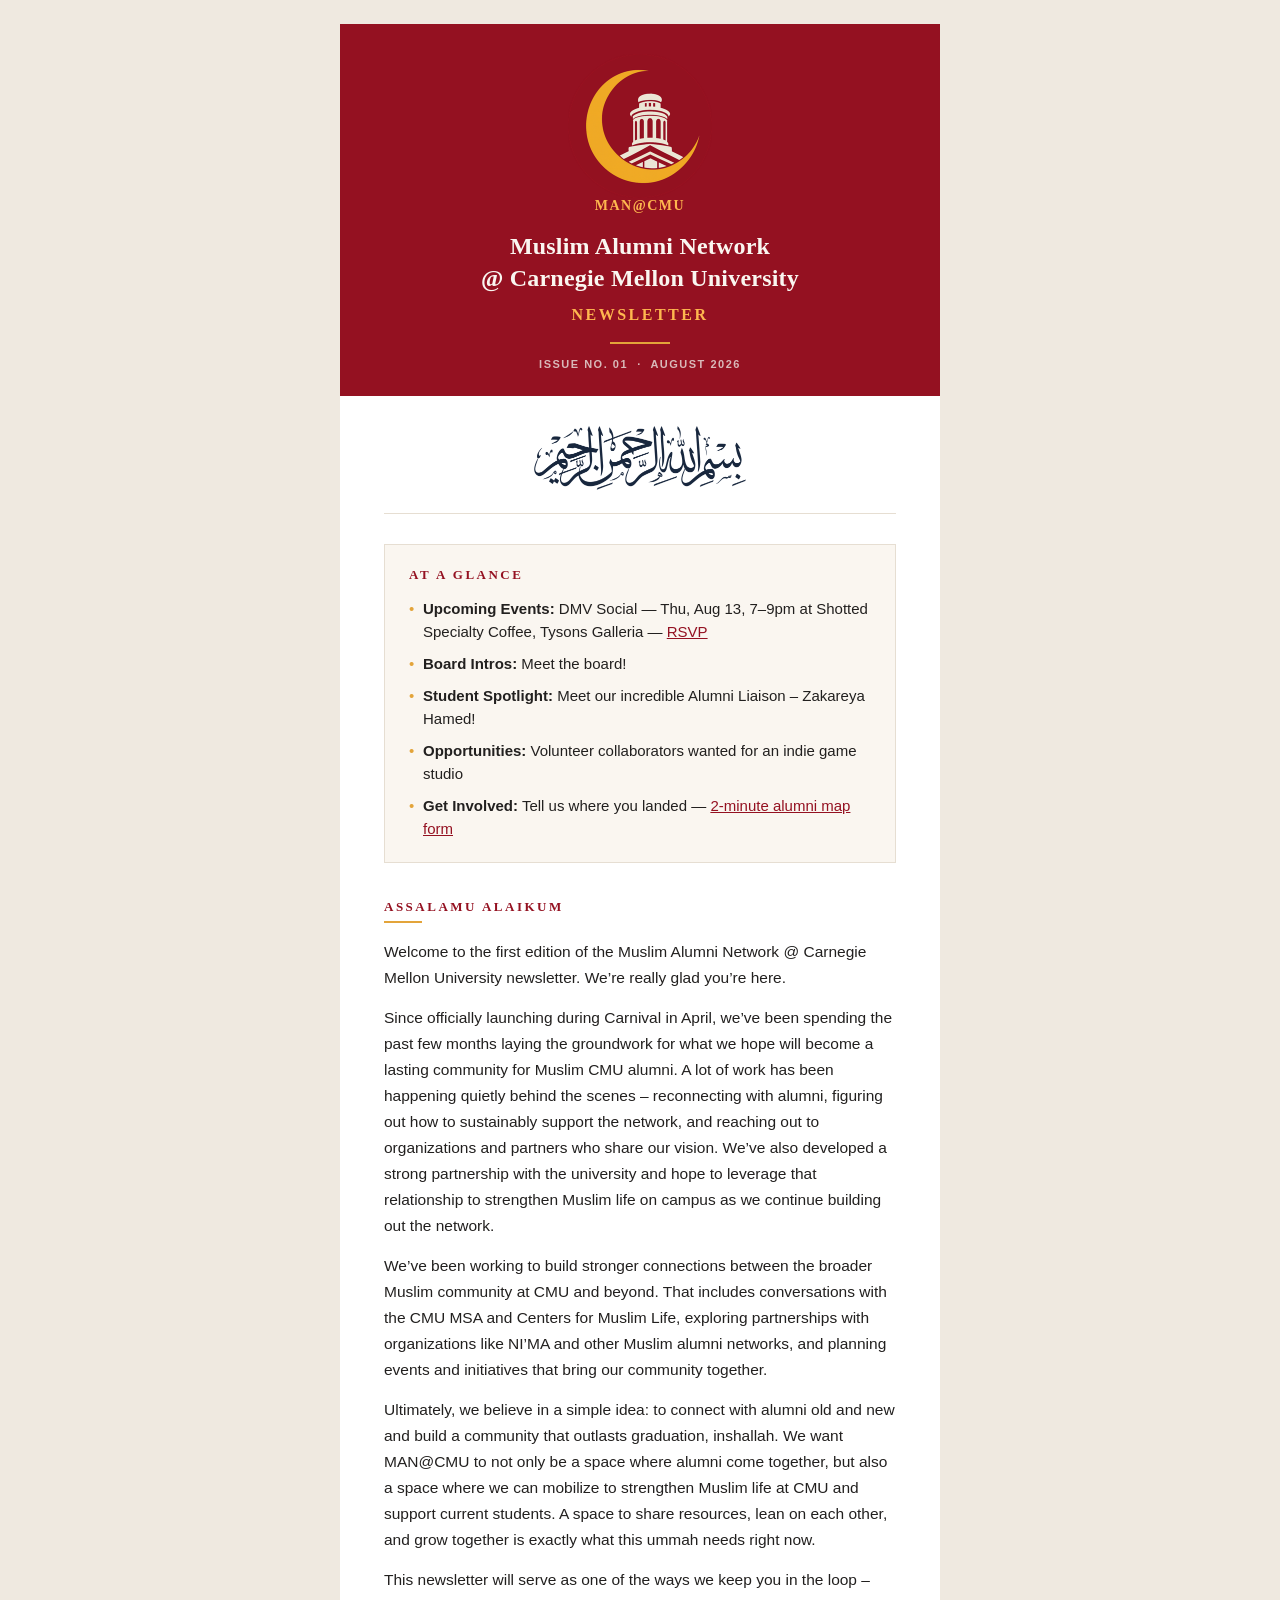
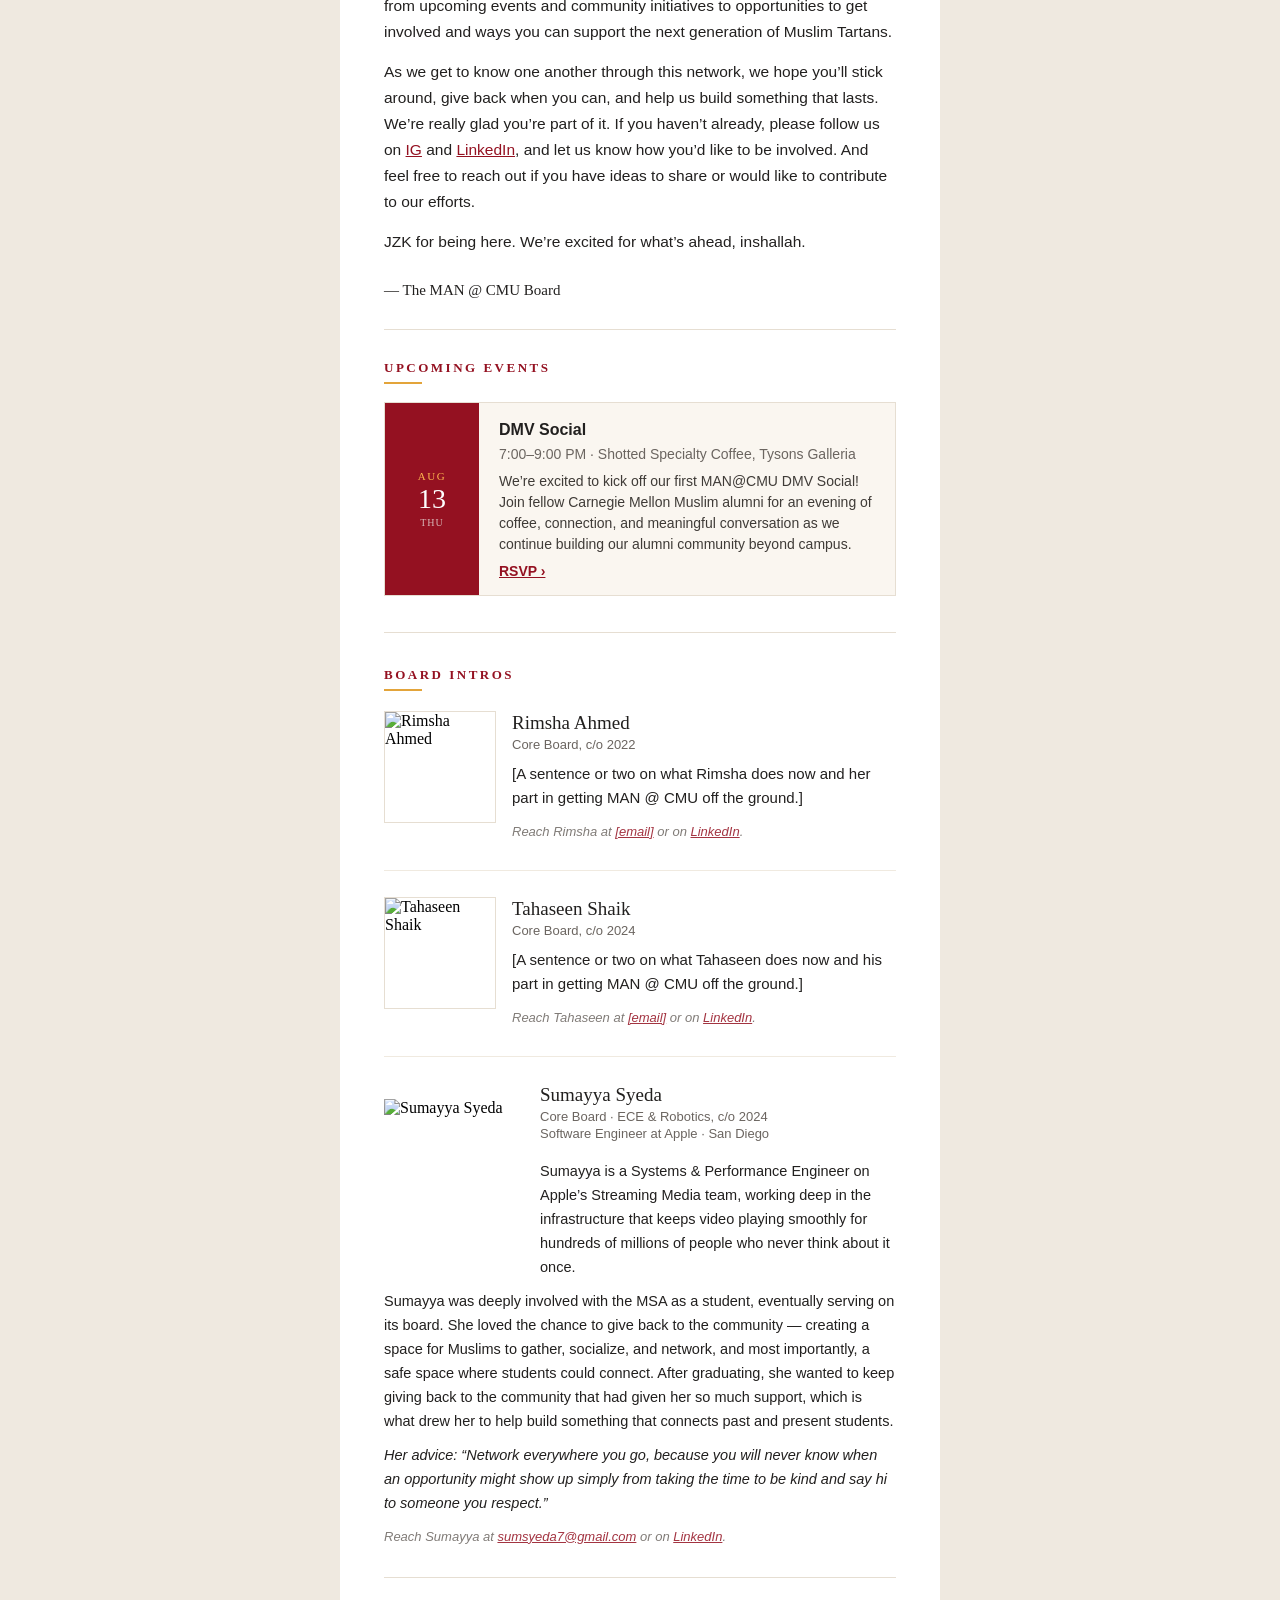
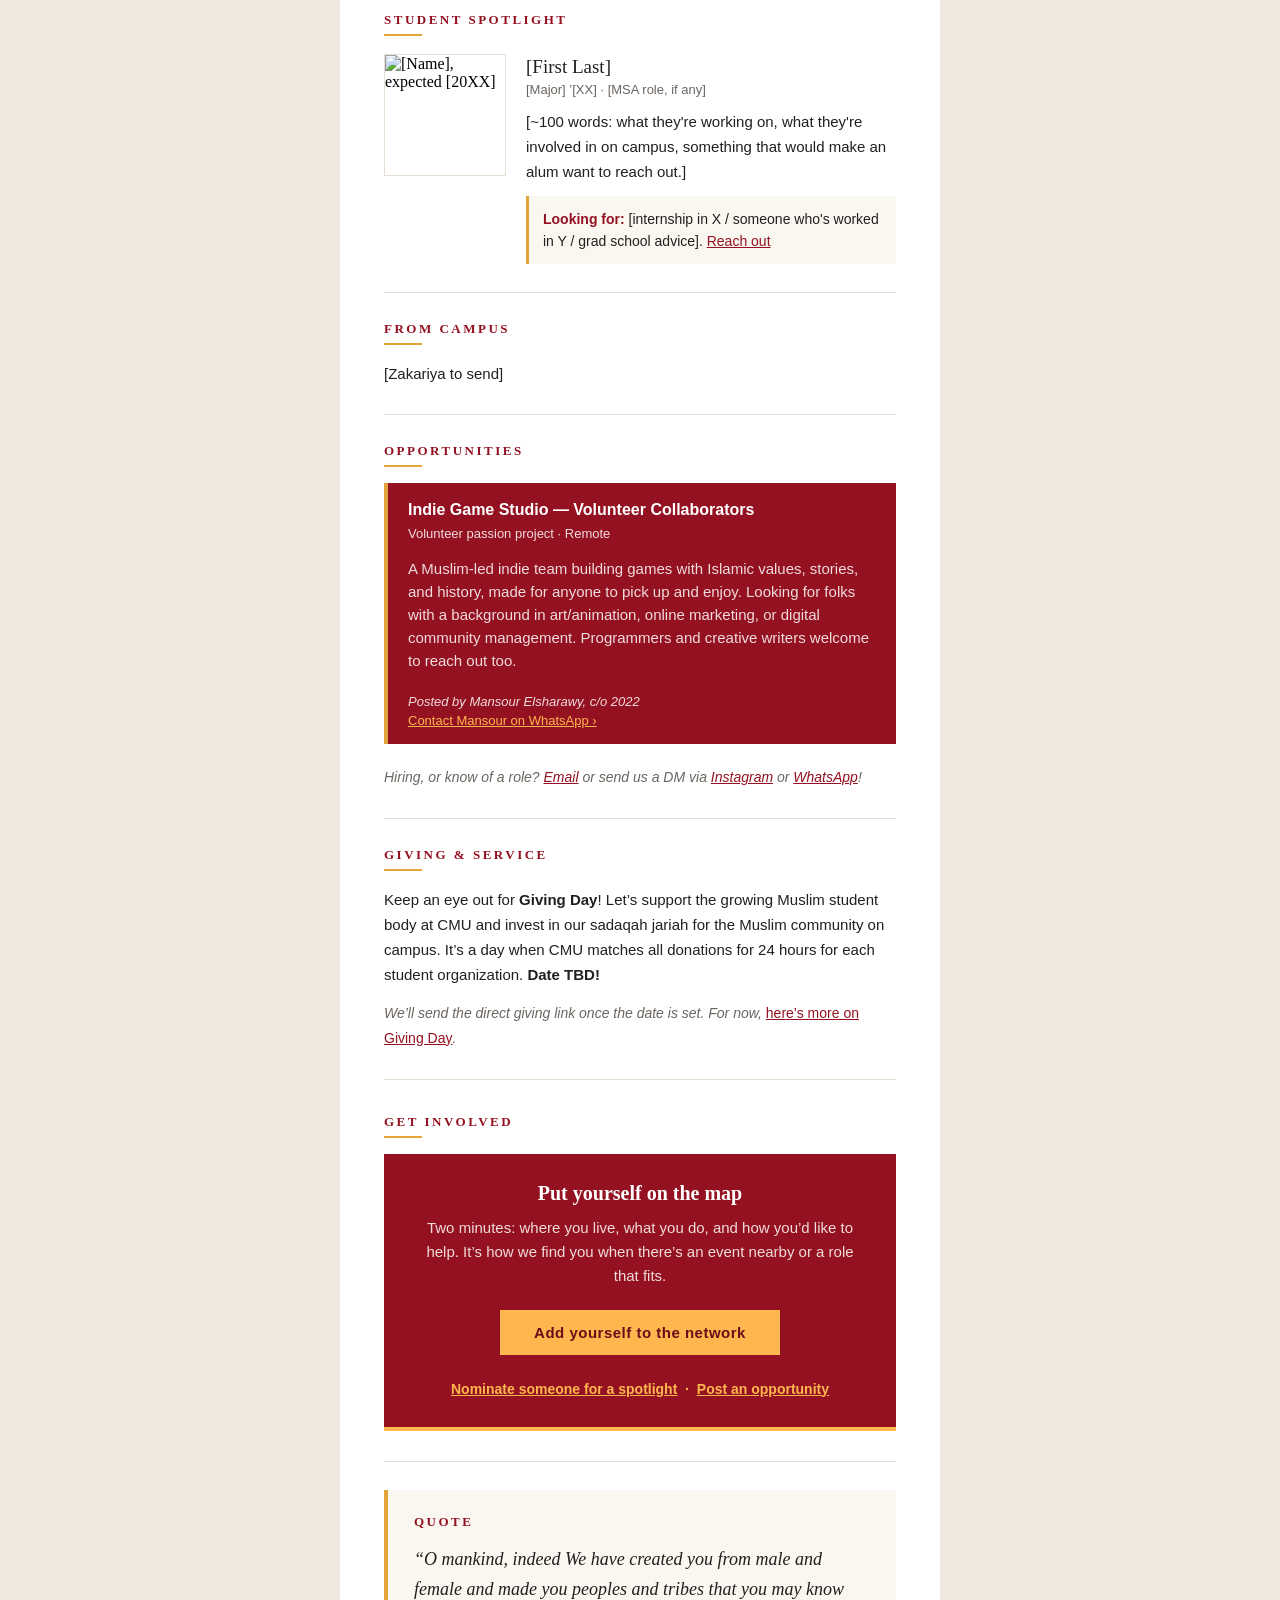
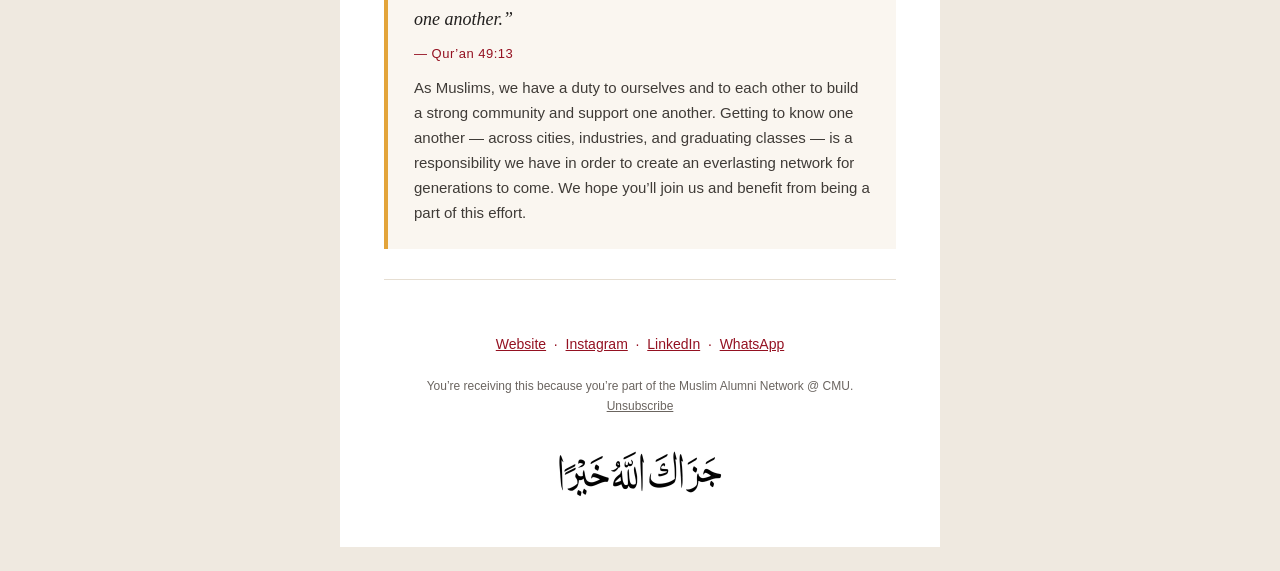
==== commit da6c2848: "updated link for newsletter seciton" ====
--- a/newsletter/issue-01.html
+++ b/newsletter/issue-01.html
@@ -8,10 +8,6 @@
 <meta name="supported-color-schemes" content="light" />
 <title>Muslim Alumni Network @ CMU — Newsletter, Issue No. 1</title>
 
-<!-- Cursive Arabic web font (Aref Ruqaa — Google Fonts, free). Renders in
-     browser preview, webmail, Apple/iOS Mail. Outlook and some others strip
-     @font-face and silently fall back to the system Arabic stack below it —
-     nothing breaks, it just loses the flourish for those readers. -->
 <link rel="preconnect" href="https://fonts.googleapis.com" />
 <link rel="preconnect" href="https://fonts.gstatic.com" crossorigin />
 <link href="https://fonts.googleapis.com/css2?family=Aref+Ruqaa:wght@400;700&display=swap" rel="stylesheet" />
@@ -45,36 +41,6 @@
 </style>
 </head>
 
-<!--
-  ISSUE NO. 1 — AUGUST 2026
-  Built from newsletter-template.html. Sections run: At a Glance, Salam,
-  Upcoming Events (DMV social, Shotted Specialty Coffee at Tysons Galleria),
-  Board Intros (Rimsha Ahmed, Tahaseen Shaikh, Sumayya Syeda — replaces
-  Alumni Spotlight for this issue; photos for Rimsha and Tahaseen still
-  placeholders), Student Spotlight (placeholder — no student picked yet),
-  From Campus (waiting on Zakariya's note), Opportunities,
-  Giving & Service (CMU Giving Day teaser — date TBD per her copy),
-  Reflection (moved here, right before the CTA, per her
-  request), Get Involved, Footer. Announcements / In Your City are sitting
-  out this issue — nothing to report yet.
-
-  NAME SPELLING FLAG: this issue has both "Tahaseen Shaikh" (Board Intros,
-  per her latest message) and "Tahaseen Shaik" (DMV organizer credit, per
-  an earlier explicit correction) — worth confirming which is correct and
-  making consistent before sending.
-
-  BEFORE SENDING — three things still need real values:
-    1. Logo + spotlight photo srcs are relative paths (images/...) so they
-       preview in a browser. Swap to hosted https:// URLs before sending —
-       email clients can't read relative paths.
-    2. Footer: LinkedIn link is still [bracketed] (WhatsApp is filled in), and the
-       physical mailing address CAN-SPAM requires is not yet in — add one
-       (a board member's address or a PO box both work).
-    3. Still bracketed: RSVP link for the DMV social, and the alumni-map-
-       form link. Sumayya's and Mansour's contact info are both resolved.
-  ============================================================================
--->
-
 <body id="body" style="margin:0; padding:0; background-color:#EFE9E0;">
 
 <div style="display:none; font-size:1px; color:#EFE9E0; line-height:1px; max-height:0; max-width:0; opacity:0; overflow:hidden;">
@@ -89,12 +55,14 @@
 <!--[if mso]><table role="presentation" width="600" cellpadding="0" cellspacing="0" border="0"><tr><td><![endif]-->
 <table role="presentation" class="container" width="600" cellpadding="0" cellspacing="0" border="0" style="width:600px; max-width:600px; background-color:#FFFFFF;">
 
-  <!-- ================= MASTHEAD ================= -->
   <tr>
     <td align="center" bgcolor="#941121" style="background-color:#941121; padding:30px 30px 26px 30px;">
       <img src="images/logo.png"
            width="144" height="144" alt="Muslim Alumni Network @ CMU"
-           style="display:block; width:144px; height:auto; margin:0 auto 16px auto;" />
+           style="display:block; width:144px; height:auto; margin:0 auto 0 auto;" />
+      <div style="font-family:Georgia,'Times New Roman',serif; font-size:14px; letter-spacing:1.5px; color:#FEB74F; font-weight:bold; padding-top:0; padding-bottom:16px;">
+        MAN@CMU
+      </div>
       <div class="h1" style="font-family:Georgia,'Times New Roman',serif; font-size:24px; line-height:32px; letter-spacing:0.2px; color:#FAF6F0; font-weight:bold;">
         Muslim Alumni Network<br />@ Carnegie Mellon University
       </div>
@@ -112,8 +80,6 @@
 
   <tr><td bgcolor="#FFFFFF" style="background-color:#FFFFFF; height:10px; font-size:0; line-height:0;">&nbsp;</td></tr>
 
-  <!-- BISMILLAH — vector calligraphy image, not text. See
-       newsletter-template.html for the sourcing/export notes. -->
   <tr>
     <td align="center" style="padding:16px 44px 9px 44px;">
       <img src="images/bismillah.png"
@@ -128,7 +94,6 @@
     </tr></table>
   </td></tr>
 
-  <!-- ================= AT A GLANCE ================= -->
   <tr>
     <td class="pad" style="padding:30px 44px 6px 44px;">
       <table role="presentation" width="100%" cellpadding="0" cellspacing="0" border="0" bgcolor="#FAF6F0" style="background-color:#FAF6F0; border:1px solid #E6DED2;">
@@ -141,19 +106,23 @@
                    style="font-family:-apple-system,'Segoe UI',Helvetica,Arial,sans-serif; font-size:15px; line-height:23px; color:#22201F;">
               <tr>
                 <td width="14" valign="top" style="color:#E3A43A;">&bull;</td>
-                <td style="padding-bottom:9px;"><strong>DMV Social</strong> &mdash; Thu, Aug 13, 7&ndash;9pm at Shotted Specialty Coffee, Tysons Galleria — <a href="[#rsvp]" style="color:#941121; text-decoration:underline;">RSVP</a></td>
+                <td style="padding-bottom:9px;"><strong>Upcoming Events:</strong> DMV Social — Thu, Aug 13, 7&ndash;9pm at Shotted Specialty Coffee, Tysons Galleria — <a href="https://luma.com/14nu7o1z" target="_blank" rel="noopener noreferrer" style="color:#941121; text-decoration:underline;">RSVP</a></td>
               </tr>
               <tr>
                 <td width="14" valign="top" style="color:#E3A43A;">&bull;</td>
-                <td style="padding-bottom:9px;">Meet the board!</td>
+                <td style="padding-bottom:9px;"><strong>Board Intros:</strong> Meet the board!</td>
               </tr>
               <tr>
                 <td width="14" valign="top" style="color:#E3A43A;">&bull;</td>
-                <td style="padding-bottom:9px;">Volunteer collaborators wanted for an indie game studio</td>
+                <td style="padding-bottom:9px;"><strong>Student Spotlight:</strong> Meet our incredible Alumni Liaison &ndash; Zakareya Hamed!</td>
               </tr>
               <tr>
                 <td width="14" valign="top" style="color:#E3A43A;">&bull;</td>
-                <td>Tell us where you landed — <a href="[#alumni-map-form]" style="color:#941121; text-decoration:underline;">2-minute alumni map form</a></td>
+                <td style="padding-bottom:9px;"><strong>Opportunities:</strong> Volunteer collaborators wanted for an indie game studio</td>
+              </tr>
+              <tr>
+                <td width="14" valign="top" style="color:#E3A43A;">&bull;</td>
+                <td><strong>Get Involved:</strong> Tell us where you landed — <a href="https://forms.gle/94kjKo1aeiw8HDLS6" target="_blank" rel="noopener noreferrer" style="color:#941121; text-decoration:underline;">2-minute alumni map form</a></td>
               </tr>
             </table>
           </td>
@@ -162,7 +131,6 @@
     </td>
   </tr>
 
-  <!-- ================= SALAM ================= -->
   <tr>
     <td class="pad" style="padding:30px 44px 0 44px;">
       <div style="font-family:Georgia,'Times New Roman',serif; font-size:13px; letter-spacing:2.5px; text-transform:uppercase; color:#941121; font-weight:bold; padding-bottom:6px;">
@@ -172,10 +140,13 @@
         <tr><td width="38" height="2" bgcolor="#E3A43A" style="background-color:#E3A43A; font-size:0; line-height:0;">&nbsp;</td></tr>
       </table>
       <div style="font-family:-apple-system,'Segoe UI',Helvetica,Arial,sans-serif; font-size:15.5px; line-height:26px; color:#22201F;">
-        <p style="margin:0 0 14px 0;">Welcome to the Muslim Alumni Network @ Carnegie Mellon University — we&rsquo;re so glad you&rsquo;re here.</p>
-        <p style="margin:0 0 14px 0;">We officially launched this April during Carnival, and we&rsquo;ve been excited ever since to connect with alumni old and new and build something lasting: a community that outlasts graduation, inshallah.</p>
-        <p style="margin:0 0 14px 0;">We started this because we felt something missing. Once you leave CMU, it&rsquo;s easy to lose touch with the community you built there — and as Muslims, we believe we owe each other more than that. A space to share resources, lean on each other, and grow together is exactly what this ummah needs right now.</p>
-        <p style="margin:0;">So as we get to know one another through this network, we hope you&rsquo;ll stick around, give back when you can, and help us build something that lasts. We&rsquo;re really glad you&rsquo;re part of it.</p>
+        <p style="margin:0 0 14px 0;">Welcome to the first edition of the Muslim Alumni Network @ Carnegie Mellon University newsletter. We&rsquo;re really glad you&rsquo;re here.</p>
+        <p style="margin:0 0 14px 0;">Since officially launching during Carnival in April, we&rsquo;ve been spending the past few months laying the groundwork for what we hope will become a lasting community for Muslim CMU alumni. A lot of work has been happening quietly behind the scenes &ndash; reconnecting with alumni, figuring out how to sustainably support the network, and reaching out to organizations and partners who share our vision. We&rsquo;ve also developed a strong partnership with the university and hope to leverage that relationship to strengthen Muslim life on campus as we continue building out the network.</p>
+        <p style="margin:0 0 14px 0;">We&rsquo;ve been working to build stronger connections between the broader Muslim community at CMU and beyond. That includes conversations with the CMU MSA and Centers for Muslim Life, exploring partnerships with organizations like NI&rsquo;MA and other Muslim alumni networks, and planning events and initiatives that bring our community together.</p>
+        <p style="margin:0 0 14px 0;">Ultimately, we believe in a simple idea: to connect with alumni old and new and build a community that outlasts graduation, inshallah. We want MAN@CMU to not only be a space where alumni come together, but also a space where we can mobilize to strengthen Muslim life at CMU and support current students. A space to share resources, lean on each other, and grow together is exactly what this ummah needs right now.</p>
+        <p style="margin:0 0 14px 0;">This newsletter will serve as one of the ways we keep you in the loop &ndash; from upcoming events and community initiatives to opportunities to get involved and ways you can support the next generation of Muslim Tartans.</p>
+        <p style="margin:0 0 14px 0;">As we get to know one another through this network, we hope you&rsquo;ll stick around, give back when you can, and help us build something that lasts. We&rsquo;re really glad you&rsquo;re part of it. If you haven&rsquo;t already, please follow us on <a href="https://www.instagram.com/cmumuslimalumni/" target="_blank" rel="noopener noreferrer" style="color:#941121; text-decoration:underline;">IG</a> and <a href="https://www.linkedin.com/company/muslim-alumni-network-cmu/home/" target="_blank" rel="noopener noreferrer" style="color:#941121; text-decoration:underline;">LinkedIn</a>, and let us know how you&rsquo;d like to be involved. And feel free to reach out if you have ideas to share or would like to contribute to our efforts.</p>
+        <p style="margin:0;">JZK for being here. We&rsquo;re excited for what&rsquo;s ahead, inshallah.</p>
       </div>
       <div style="font-family:Georgia,'Times New Roman',serif; font-size:15px; line-height:22px; color:#22201F; padding-top:24px;">
         &mdash; The MAN @ CMU Board
@@ -189,11 +160,6 @@
     </tr></table>
   </td></tr>
 
-  <!-- ================= UPCOMING EVENTS =================
-       Standalone event card, not grouped under "In Your City" — with only
-       one region active so far, regional grouping doesn't make sense yet.
-       Template's own rule: fold events into this section until 2+ regions
-       are active. -->
   <tr>
     <td class="pad" style="padding:30px 44px 0 44px;">
       <div style="font-family:Georgia,'Times New Roman',serif; font-size:13px; letter-spacing:2.5px; text-transform:uppercase; color:#941121; font-weight:bold; padding-bottom:6px;">
@@ -213,9 +179,8 @@
           <td valign="middle" style="padding:16px 20px; font-family:-apple-system,'Segoe UI',Helvetica,Arial,sans-serif;">
             <div style="font-size:16px; line-height:22px; color:#22201F; font-weight:bold;">DMV Social</div>
             <div style="font-size:14px; line-height:21px; color:#6B6560; padding:3px 0 6px 0;">7:00&ndash;9:00 PM &middot; Shotted Specialty Coffee, Tysons Galleria</div>
-            <div style="font-size:14px; line-height:21px; color:#3F3B37; padding-bottom:8px;">Our first in-person meetup — come say salam!</div>
-            <a href="[#rsvp]" style="font-size:14px; font-weight:bold; color:#941121; text-decoration:underline;">RSVP &rsaquo;</a>
-            <div style="font-size:13px; color:#6B6560; padding-top:10px;">Organized by Tahaseen Shaik, Co-President &amp; Rimsha Ahmed, Co-President</div>
+            <div style="font-size:14px; line-height:21px; color:#3F3B37; padding-bottom:8px;">We&rsquo;re excited to kick off our first MAN@CMU DMV Social! Join fellow Carnegie Mellon Muslim alumni for an evening of coffee, connection, and meaningful conversation as we continue building our alumni community beyond campus.</div>
+            <a href="https://luma.com/14nu7o1z" target="_blank" rel="noopener noreferrer" style="font-size:14px; font-weight:bold; color:#941121; text-decoration:underline;">RSVP &rsaquo;</a>
           </td>
         </tr>
       </table>
@@ -228,18 +193,6 @@
     </tr></table>
   </td></tr>
 
-  <!-- ================= BOARD INTROS =================
-       Replaces Alumni Spotlight for this issue. Three entries, one section.
-       Text wraps around the photo via CSS float — the photo floats left,
-       the bio flows around and continues below it once the text runs past
-       the image's height. A trailing clear:both div closes each float so
-       the next person's block (or the divider after) starts clean.
-       NOTE ON EMAIL SUPPORT: float works in Apple Mail, iOS Mail, Gmail
-       (web/app), and most modern webmail. Outlook desktop's Word-based
-       renderer ignores float — there the image just sits above the text,
-       unwrapped, rather than beside it. Nothing breaks, it just loses the
-       wrap effect for that slice of readers.
-       Photos for Rimsha and Tahaseen are still placeholders. -->
   <tr>
     <td class="pad" style="padding:34px 44px 0 44px;">
       <div style="font-family:Georgia,'Times New Roman',serif; font-size:13px; letter-spacing:2.5px; text-transform:uppercase; color:#941121; font-weight:bold; padding-bottom:6px;">
@@ -249,7 +202,6 @@
         <tr><td width="38" height="2" bgcolor="#E3A43A" style="background-color:#E3A43A; font-size:0; line-height:0;">&nbsp;</td></tr>
       </table>
 
-      <!-- Rimsha Ahmed, Co-President -->
       <div style="margin-bottom:26px;">
         <img src="images/spotlight-rimsha.jpg"
              width="110" height="110" alt="Rimsha Ahmed"
@@ -258,11 +210,11 @@
           Rimsha Ahmed
         </div>
         <div style="font-family:-apple-system,'Segoe UI',Helvetica,Arial,sans-serif; font-size:13px; color:#6B6560; padding-bottom:10px;">
-          Co-President, c/o 2022
+          Core Board, c/o 2022
         </div>
         <div style="font-family:-apple-system,'Segoe UI',Helvetica,Arial,sans-serif; font-size:15px; line-height:24px; color:#22201F;">
           <p style="margin:0 0 10px 0;">[A sentence or two on what Rimsha does now and her part in getting MAN @ CMU off the ground.]</p>
-          <p style="margin:0;"><em style="color:#6B6560; font-size:13px; opacity:0.85;">Reach Rimsha at <a href="mailto:[email]" style="color:#941121; text-decoration:underline;">[email]</a> or on <a href="[#linkedin]" style="color:#941121; text-decoration:underline;">LinkedIn</a>.</em></p>
+          <p style="margin:0;"><em style="color:#6B6560; font-size:13px; opacity:0.85;">Reach Rimsha at <a href="mailto:[email]" target="_blank" rel="noopener noreferrer" style="color:#941121; text-decoration:underline;">[email]</a> or on <a href="https://www.linkedin.com/company/muslim-alumni-network-cmu/home/" target="_blank" rel="noopener noreferrer" style="color:#941121; text-decoration:underline;">LinkedIn</a>.</em></p>
         </div>
         <div style="clear:both; font-size:0; line-height:0;">&nbsp;</div>
       </div>
@@ -271,20 +223,19 @@
         <td height="1" bgcolor="#F0EAE0" style="background-color:#F0EAE0; font-size:0; line-height:0;">&nbsp;</td>
       </tr></table>
 
-      <!-- Tahaseen Shaikh, Co-President -->
       <div style="margin:26px 0 26px 0;">
         <img src="images/spotlight-tahaseen.jpg"
-             width="110" height="110" alt="Tahaseen Shaikh"
+             width="110" height="110" alt="Tahaseen Shaik"
              style="float:left; display:block; width:110px; height:110px; margin:0 16px 8px 0; border:1px solid #E6DED2;" />
         <div style="font-family:Georgia,'Times New Roman',serif; font-size:19px; line-height:24px; color:#22201F; padding-bottom:2px;">
-          Tahaseen Shaikh
+          Tahaseen Shaik
         </div>
         <div style="font-family:-apple-system,'Segoe UI',Helvetica,Arial,sans-serif; font-size:13px; color:#6B6560; padding-bottom:10px;">
-          Co-President, c/o 2024
+          Core Board, c/o 2024
         </div>
         <div style="font-family:-apple-system,'Segoe UI',Helvetica,Arial,sans-serif; font-size:15px; line-height:24px; color:#22201F;">
           <p style="margin:0 0 10px 0;">[A sentence or two on what Tahaseen does now and his part in getting MAN @ CMU off the ground.]</p>
-          <p style="margin:0;"><em style="color:#6B6560; font-size:13px; opacity:0.85;">Reach Tahaseen at <a href="mailto:[email]" style="color:#941121; text-decoration:underline;">[email]</a> or on <a href="[#linkedin]" style="color:#941121; text-decoration:underline;">LinkedIn</a>.</em></p>
+          <p style="margin:0;"><em style="color:#6B6560; font-size:13px; opacity:0.85;">Reach Tahaseen at <a href="mailto:[email]" target="_blank" rel="noopener noreferrer" style="color:#941121; text-decoration:underline;">[email]</a> or on <a href="[#linkedin]" target="_blank" rel="noopener noreferrer" style="color:#941121; text-decoration:underline;">LinkedIn</a>.</em></p>
         </div>
         <div style="clear:both; font-size:0; line-height:0;">&nbsp;</div>
       </div>
@@ -293,7 +244,6 @@
         <td height="1" bgcolor="#F0EAE0" style="background-color:#F0EAE0; font-size:0; line-height:0;">&nbsp;</td>
       </tr></table>
 
-      <!-- Sumayya Syeda, Secretary -->
       <div style="margin-top:26px;">
         <img src="images/spotlight-sumayya.jpg"
              width="140" height="163" alt="Sumayya Syeda"
@@ -302,7 +252,7 @@
           Sumayya Syeda
         </div>
         <div style="font-family:-apple-system,'Segoe UI',Helvetica,Arial,sans-serif; font-size:13px; color:#6B6560; padding-bottom:2px;">
-          Secretary &middot; ECE &amp; Robotics, c/o 2024
+          Core Board &middot; ECE &amp; Robotics, c/o 2024
         </div>
         <div style="font-family:-apple-system,'Segoe UI',Helvetica,Arial,sans-serif; font-size:13px; color:#6B6560; padding-bottom:4px;">
           Software Engineer at Apple &middot; San Diego
@@ -312,7 +262,7 @@
           <p style="margin:0 0 10px 0;">Sumayya is a Systems &amp; Performance Engineer on Apple&rsquo;s Streaming Media team, working deep in the infrastructure that keeps video playing smoothly for hundreds of millions of people who never think about it once.</p>
           <p style="margin:0 0 10px 0;">Sumayya was deeply involved with the MSA as a student, eventually serving on its board. She loved the chance to give back to the community — creating a space for Muslims to gather, socialize, and network, and most importantly, a safe space where students could connect. After graduating, she wanted to keep giving back to the community that had given her so much support, which is what drew her to help build something that connects past and present students.</p>
           <p style="margin:0 0 10px 0; font-style:italic;">Her advice: &ldquo;Network everywhere you go, because you will never know when an opportunity might show up simply from taking the time to be kind and say hi to someone you respect.&rdquo;</p>
-          <p style="margin:0;"><em style="color:#6B6560; font-size:13px; opacity:0.85;">Reach Sumayya at <a href="mailto:sumsyeda7@gmail.com" style="color:#941121; text-decoration:underline;">sumsyeda7@gmail.com</a> or on <a href="https://www.linkedin.com/in/sums/" style="color:#941121; text-decoration:underline;">LinkedIn</a>.</em></p>
+          <p style="margin:0;"><em style="color:#6B6560; font-size:13px; opacity:0.85;">Reach Sumayya at <a href="mailto:sumsyeda7@gmail.com" target="_blank" rel="noopener noreferrer" style="color:#941121; text-decoration:underline;">sumsyeda7@gmail.com</a> or on <a href="https://www.linkedin.com/in/sums/" target="_blank" rel="noopener noreferrer" style="color:#941121; text-decoration:underline;">LinkedIn</a>.</em></p>
         </div>
         <div style="clear:both; font-size:0; line-height:0;">&nbsp;</div>
       </div>
@@ -325,10 +275,6 @@
     </tr></table>
   </td></tr>
 
-  <!-- ================= STUDENT SPOTLIGHT =================
-       Placeholder — no student picked yet. Fill in before sending, or drop
-       the section per the "never ship an empty header" rule if nobody's
-       lined up by send time. -->
   <tr>
     <td class="pad" style="padding:34px 44px 0 44px;">
       <div style="font-family:Georgia,'Times New Roman',serif; font-size:13px; letter-spacing:2.5px; text-transform:uppercase; color:#941121; font-weight:bold; padding-bottom:6px;">
@@ -356,7 +302,7 @@
             <div style="font-family:-apple-system,'Segoe UI',Helvetica,Arial,sans-serif; font-size:15px; line-height:25px; color:#22201F;">
               <p style="margin:0 0 12px 0;">[~100 words: what they're working on, what they're involved in on campus, something that would make an alum want to reach out.]</p>
               <p style="margin:0; padding:12px 14px; background-color:#FAF6F0; border-left:3px solid #E3A43A; font-size:14px; line-height:22px;">
-                <strong style="color:#941121;">Looking for:</strong> [internship in X / someone who's worked in Y / grad school advice]. <a href="mailto:[email]" style="color:#941121; text-decoration:underline;">Reach out</a>
+                <strong style="color:#941121;">Looking for:</strong> [internship in X / someone who's worked in Y / grad school advice]. <a href="mailto:[email]" target="_blank" rel="noopener noreferrer" style="color:#941121; text-decoration:underline;">Reach out</a>
               </p>
             </div>
           </td>
@@ -371,8 +317,6 @@
     </tr></table>
   </td></tr>
 
-  <!-- ================= FROM CAMPUS =================
-       Waiting on the actual ~100-word note from Zakariya (MSA contact). -->
   <tr>
     <td class="pad" style="padding:28px 44px 0 44px;">
       <div style="font-family:Georgia,'Times New Roman',serif; font-size:13px; letter-spacing:2.5px; text-transform:uppercase; color:#941121; font-weight:bold; padding-bottom:6px;">
@@ -393,7 +337,6 @@
     </tr></table>
   </td></tr>
 
-  <!-- ================= OPPORTUNITIES ================= -->
   <tr>
     <td class="pad" style="padding:28px 44px 0 44px;">
       <div style="font-family:Georgia,'Times New Roman',serif; font-size:13px; letter-spacing:2.5px; text-transform:uppercase; color:#941121; font-weight:bold; padding-bottom:6px;">
@@ -412,13 +355,13 @@
             <div style="font-size:0; line-height:14px;">&nbsp;</div>
             <div style="font-size:13px; color:#F0DCDC; font-style:italic;">Posted by Mansour Elsharawy, c/o 2022</div>
             <div style="padding-top:4px;">
-              <a href="https://chat.whatsapp.com/LtarUsr2f3p8Txo1Ca1R3K" style="font-size:13px; font-weight:normal; color:#FEB74F; text-decoration:underline;">Contact Mansour on WhatsApp &rsaquo;</a>
+              <a href="https://chat.whatsapp.com/LtarUsr2f3p8Txo1Ca1R3K" target="_blank" rel="noopener noreferrer" style="font-size:13px; font-weight:normal; color:#FEB74F; text-decoration:underline;">Contact Mansour on WhatsApp &rsaquo;</a>
             </div>
           </td>
         </tr>
       </table>
       <div style="font-family:-apple-system,'Segoe UI',Helvetica,Arial,sans-serif; font-size:14px; line-height:22px; color:#6B6560; padding-top:16px; font-style:italic;">
-        Hiring, or know of a role? <a href="mailto:[email]" style="color:#941121; text-decoration:underline;">Email</a> or send us a DM via <a href="https://www.instagram.com/cmumuslimalumni/" style="color:#941121; text-decoration:underline;">Instagram</a> or <a href="https://chat.whatsapp.com/LtarUsr2f3p8Txo1Ca1R3K" style="color:#941121; text-decoration:underline;">WhatsApp</a>!
+        Hiring, or know of a role? <a href="mailto:[email]" target="_blank" rel="noopener noreferrer" style="color:#941121; text-decoration:underline;">Email</a> or send us a DM via <a href="https://www.instagram.com/cmumuslimalumni/" target="_blank" rel="noopener noreferrer" style="color:#941121; text-decoration:underline;">Instagram</a> or <a href="https://chat.whatsapp.com/LtarUsr2f3p8Txo1Ca1R3K" target="_blank" rel="noopener noreferrer" style="color:#941121; text-decoration:underline;">WhatsApp</a>!
       </div>
     </td>
   </tr>
@@ -429,11 +372,6 @@
     </tr></table>
   </td></tr>
 
-  <!-- ================= GIVING & SERVICE =================
-       Teaser, not a hard ask — CMU Giving Day itself is the ask, and that
-       lands in a future issue with the real donation link. Date is TBD
-       per her copy — confirm and fill in before sending, ideally at
-       cmu.edu/engage/give/giving-cmu-day once it's posted. -->
   <tr>
     <td class="pad" style="padding:28px 44px 0 44px;">
       <div style="font-family:Georgia,'Times New Roman',serif; font-size:13px; letter-spacing:2.5px; text-transform:uppercase; color:#941121; font-weight:bold; padding-bottom:6px;">
@@ -444,7 +382,7 @@
       </table>
       <div style="font-family:-apple-system,'Segoe UI',Helvetica,Arial,sans-serif; font-size:15px; line-height:25px; color:#22201F;">
         <p style="margin:0 0 14px 0;">Keep an eye out for <strong>Giving Day</strong>! Let&rsquo;s support the growing Muslim student body at CMU and invest in our sadaqah jariah for the Muslim community on campus. It&rsquo;s a day when CMU matches all donations for 24 hours for each student organization. <strong>Date TBD!</strong></p>
-        <p style="margin:0; font-style:italic; color:#6B6560; font-size:14px;">We&rsquo;ll send the direct giving link once the date is set. For now, <a href="https://www.cmu.edu/engage/give/giving-cmu-day" style="color:#941121; text-decoration:underline; font-style:normal;">here&rsquo;s more on Giving Day</a>.</p>
+        <p style="margin:0; font-style:italic; color:#6B6560; font-size:14px;">We&rsquo;ll send the direct giving link once the date is set. For now, <a href="https://www.cmu.edu/engage/give/giving-cmu-day" target="_blank" rel="noopener noreferrer" style="color:#941121; text-decoration:underline; font-style:normal;">here&rsquo;s more on Giving Day</a>.</p>
       </div>
     </td>
   </tr>
@@ -455,7 +393,52 @@
     </tr></table>
   </td></tr>
 
-  <!-- ================= REFLECTION ================= -->
+  <tr>
+    <td class="pad" style="padding:34px 44px 0 44px;">
+      <div style="font-family:Georgia,'Times New Roman',serif; font-size:13px; letter-spacing:2.5px; text-transform:uppercase; color:#941121; font-weight:bold; padding-bottom:6px;">
+        Get Involved
+      </div>
+      <table role="presentation" cellpadding="0" cellspacing="0" border="0" style="margin-bottom:16px;">
+        <tr><td width="38" height="2" bgcolor="#E3A43A" style="background-color:#E3A43A; font-size:0; line-height:0;">&nbsp;</td></tr>
+      </table>
+
+      <table role="presentation" width="100%" cellpadding="0" cellspacing="0" border="0" bgcolor="#941121" style="background-color:#941121; border-bottom:4px solid #FEB74F;">
+        <tr>
+          <td align="center" style="padding:26px 28px;">
+            <div style="font-family:Georgia,'Times New Roman',serif; font-size:20px; line-height:26px; color:#FFFFFF; font-weight:bold; padding-bottom:10px;">
+              Put yourself on the map
+            </div>
+            <div style="font-family:-apple-system,'Segoe UI',Helvetica,Arial,sans-serif; font-size:15px; line-height:24px; color:#F0DCDC; padding-bottom:22px;">
+              Two minutes: where you live, what you do, and how you&rsquo;d like to help.
+              It&rsquo;s how we find you when there&rsquo;s an event nearby or a role that fits.
+            </div>
+
+            <table role="presentation" class="btn" cellpadding="0" cellspacing="0" border="0" align="center" style="margin:0 auto;">
+              <tr>
+                <td align="center" bgcolor="#FEB74F" style="background-color:#FEB74F; padding:14px 34px;">
+                  <a href="https://forms.gle/94kjKo1aeiw8HDLS6" target="_blank" rel="noopener noreferrer" style="font-family:-apple-system,'Segoe UI',Helvetica,Arial,sans-serif; font-size:15px; font-weight:bold; letter-spacing:0.5px; color:#6B0C18; text-decoration:none; display:inline-block;">
+                    Add yourself to the network
+                  </a>
+                </td>
+              </tr>
+            </table>
+
+            <div style="font-family:-apple-system,'Segoe UI',Helvetica,Arial,sans-serif; font-size:14px; line-height:24px; color:#FEB74F; font-weight:bold; padding-top:22px;">
+              <a href="https://forms.gle/mAPFcD3qp5PRi6xT9" target="_blank" rel="noopener noreferrer" style="color:#FEB74F; text-decoration:underline;">Nominate someone for a spotlight</a> &nbsp;&middot;&nbsp;
+              <a href="https://forms.gle/9GS1qx9bWGPCciNC7" target="_blank" rel="noopener noreferrer" style="color:#FEB74F; text-decoration:underline;">Post an opportunity</a>
+            </div>
+          </td>
+        </tr>
+      </table>
+    </td>
+  </tr>
+
+  <tr><td class="pad" style="padding:30px 44px 0 44px;">
+    <table role="presentation" width="100%" cellpadding="0" cellspacing="0" border="0"><tr>
+      <td height="1" bgcolor="#E6DED2" style="background-color:#E6DED2; font-size:0; line-height:0;">&nbsp;</td>
+    </tr></table>
+  </td></tr>
+
   <tr>
     <td class="pad" style="padding:28px 44px 0 44px;">
       <table role="presentation" width="100%" cellpadding="0" cellspacing="0" border="0" bgcolor="#FAF6F0" style="background-color:#FAF6F0;">
@@ -463,7 +446,7 @@
           <td width="4" bgcolor="#E3A43A" style="background-color:#E3A43A; font-size:0; line-height:0;">&nbsp;</td>
           <td style="padding:24px 26px;">
             <div style="font-family:Georgia,'Times New Roman',serif; font-size:13px; letter-spacing:2.5px; text-transform:uppercase; color:#941121; font-weight:bold; padding-bottom:14px;">
-              Reflection
+              Quote
             </div>
             <div style="font-family:Georgia,'Times New Roman',serif; font-size:18px; line-height:30px; color:#22201F; font-style:italic; padding-bottom:12px;">
               &ldquo;O mankind, indeed We have created you from male and female and made you peoples and tribes that you may know one another.&rdquo;
@@ -472,7 +455,7 @@
               &mdash; Qur&rsquo;an 49:13
             </div>
             <div style="font-family:-apple-system,'Segoe UI',Helvetica,Arial,sans-serif; font-size:15px; line-height:25px; color:#3F3B37;">
-              Staying connected to the community you built at CMU is possible long after graduation. Getting to know one another — across cities, industries, and graduating classes — is the whole point. As we get this network off the ground, that&rsquo;s what we&rsquo;re building: real people who actually know each other.
+              As Muslims, we have a duty to ourselves and to each other to build a strong community and support one another. Getting to know one another — across cities, industries, and graduating classes — is a responsibility we have in order to create an everlasting network for generations to come. We hope you&rsquo;ll join us and benefit from being a part of this effort.
             </div>
           </td>
         </tr>
@@ -486,73 +469,21 @@
     </tr></table>
   </td></tr>
 
-  <!-- ================= GET INVOLVED · the CTA ================= -->
-  <tr>
-    <td class="pad" style="padding:34px 44px 0 44px;">
-      <div style="font-family:Georgia,'Times New Roman',serif; font-size:13px; letter-spacing:2.5px; text-transform:uppercase; color:#941121; font-weight:bold; padding-bottom:6px;">
-        Get Involved
-      </div>
-      <table role="presentation" cellpadding="0" cellspacing="0" border="0" style="margin-bottom:16px;">
-        <tr><td width="38" height="2" bgcolor="#E3A43A" style="background-color:#E3A43A; font-size:0; line-height:0;">&nbsp;</td></tr>
-      </table>
-
-      <table role="presentation" width="100%" cellpadding="0" cellspacing="0" border="0" bgcolor="#941121" style="background-color:#941121; border-bottom:4px solid #FEB74F;">
-        <tr>
-          <td align="center" style="padding:26px 28px;">
-            <div style="font-family:Georgia,'Times New Roman',serif; font-size:20px; line-height:26px; color:#FFFFFF; font-weight:bold; padding-bottom:10px;">
-              Put yourself on the map
-            </div>
-            <div style="font-family:-apple-system,'Segoe UI',Helvetica,Arial,sans-serif; font-size:15px; line-height:24px; color:#F0DCDC; padding-bottom:22px;">
-              Two minutes: where you live, what you do, and how you&rsquo;d like to help.
-              It&rsquo;s how we find you when there&rsquo;s an event nearby or a role that fits.
-            </div>
-
-            <table role="presentation" class="btn" cellpadding="0" cellspacing="0" border="0" align="center" style="margin:0 auto;">
-              <tr>
-                <td align="center" bgcolor="#FEB74F" style="background-color:#FEB74F; padding:14px 34px;">
-                  <a href="[#alumni-map-form]" style="font-family:-apple-system,'Segoe UI',Helvetica,Arial,sans-serif; font-size:15px; font-weight:bold; letter-spacing:0.5px; color:#6B0C18; text-decoration:none; display:inline-block;">
-                    Add yourself to the network
-                  </a>
-                </td>
-              </tr>
-            </table>
-
-            <div style="font-family:-apple-system,'Segoe UI',Helvetica,Arial,sans-serif; font-size:14px; line-height:24px; color:#FEB74F; font-weight:bold; padding-top:22px;">
-              <a href="[#]" style="color:#FEB74F; text-decoration:underline;">Nominate someone for a spotlight</a> &nbsp;&middot;&nbsp;
-              <a href="[#]" style="color:#FEB74F; text-decoration:underline;">Volunteer to mentor</a><br />
-              <a href="[#]" style="color:#FEB74F; text-decoration:underline;">Post an opportunity</a> &nbsp;&middot;&nbsp;
-              <a href="[#]" style="color:#FEB74F; text-decoration:underline;">Host in your city</a>
-            </div>
-          </td>
-        </tr>
-      </table>
-    </td>
-  </tr>
-
-  <!-- ================= FOOTER ================= -->
   <tr>
     <td class="pad" style="padding:30px 44px 40px 44px;">
-      <table role="presentation" width="100%" cellpadding="0" cellspacing="0" border="0">
-        <tr><td height="1" bgcolor="#E6DED2" style="background-color:#E6DED2; font-size:0; line-height:0;">&nbsp;</td></tr>
-      </table>
-
       <div style="font-family:-apple-system,'Segoe UI',Helvetica,Arial,sans-serif; font-size:14px; line-height:24px; color:#941121; padding:22px 0 6px 0; text-align:center;">
-        <a href="https://cmumuslimalumni.github.io/" style="color:#941121; text-decoration:underline;">Website</a> &nbsp;&middot;&nbsp;
-        <a href="https://www.instagram.com/cmumuslimalumni/" style="color:#941121; text-decoration:underline;">Instagram</a> &nbsp;&middot;&nbsp;
-        <a href="[#linkedin]" style="color:#941121; text-decoration:underline;">LinkedIn</a> &nbsp;&middot;&nbsp;
-        <a href="https://chat.whatsapp.com/LtarUsr2f3p8Txo1Ca1R3K" style="color:#941121; text-decoration:underline;">WhatsApp</a>
+        <a href="https://cmumuslimalumni.github.io/" target="_blank" rel="noopener noreferrer" style="color:#941121; text-decoration:underline;">Website</a> &nbsp;&middot;&nbsp;
+        <a href="https://www.instagram.com/cmumuslimalumni/" target="_blank" rel="noopener noreferrer" style="color:#941121; text-decoration:underline;">Instagram</a> &nbsp;&middot;&nbsp;
+        <a href="https://www.linkedin.com/company/muslim-alumni-network-cmu/home/" target="_blank" rel="noopener noreferrer" style="color:#941121; text-decoration:underline;">LinkedIn</a> &nbsp;&middot;&nbsp;
+        <a href="https://chat.whatsapp.com/LtarUsr2f3p8Txo1Ca1R3K" target="_blank" rel="noopener noreferrer" style="color:#941121; text-decoration:underline;">WhatsApp</a>
       </div>
 
       <div style="font-family:-apple-system,'Segoe UI',Helvetica,Arial,sans-serif; font-size:12px; line-height:20px; color:#6B6560; text-align:center; padding-top:14px;">
         You&rsquo;re receiving this because you&rsquo;re part of the Muslim Alumni Network @ CMU.<br />
-        <!-- CAN-SPAM requires a physical mailing address here — a board
-             member's address or a PO box both work. Add before sending. -->
-        <a href="https://forms.gle/2L1u48SwbB3dqtki9" style="color:#6B6560; text-decoration:underline;">Update your details</a> &nbsp;&middot;&nbsp;
-        <a href="{$unsubscribe}" style="color:#6B6560; text-decoration:underline;">Unsubscribe</a>
-      </div>
-
-      <!-- Vector calligraphy image, replacing the rendered Arabic text —
-           same reasoning as the bismillah swap: no font-dependency risk. -->
+
+        <a href="{$unsubscribe}" target="_blank" rel="noopener noreferrer" style="color:#6B6560; text-decoration:underline;">Unsubscribe</a>
+      </div>
+
       <img src="images/jazakallah.png"
            width="180" height="71" alt="Jazakallah Khairan — may Allah reward you with goodness"
            style="display:block; width:180px; height:auto; margin:20px auto 0 auto;" />
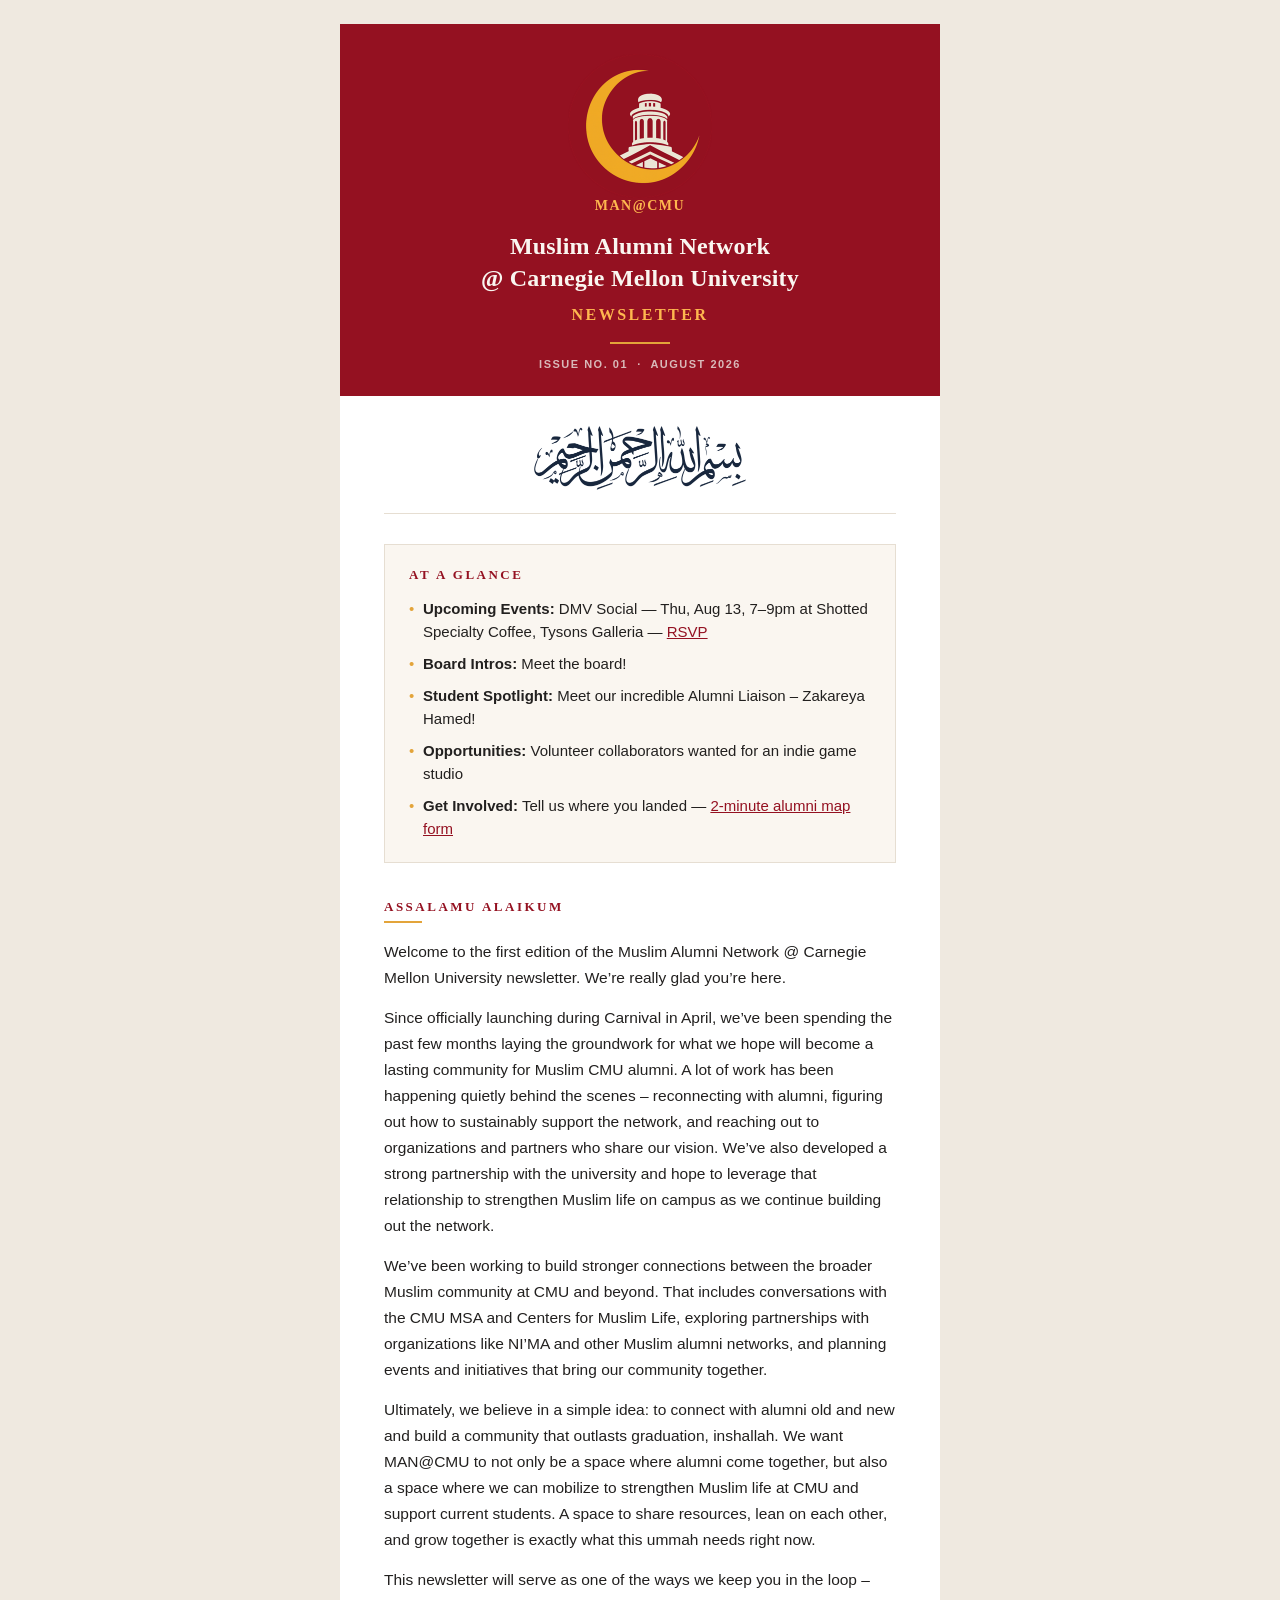
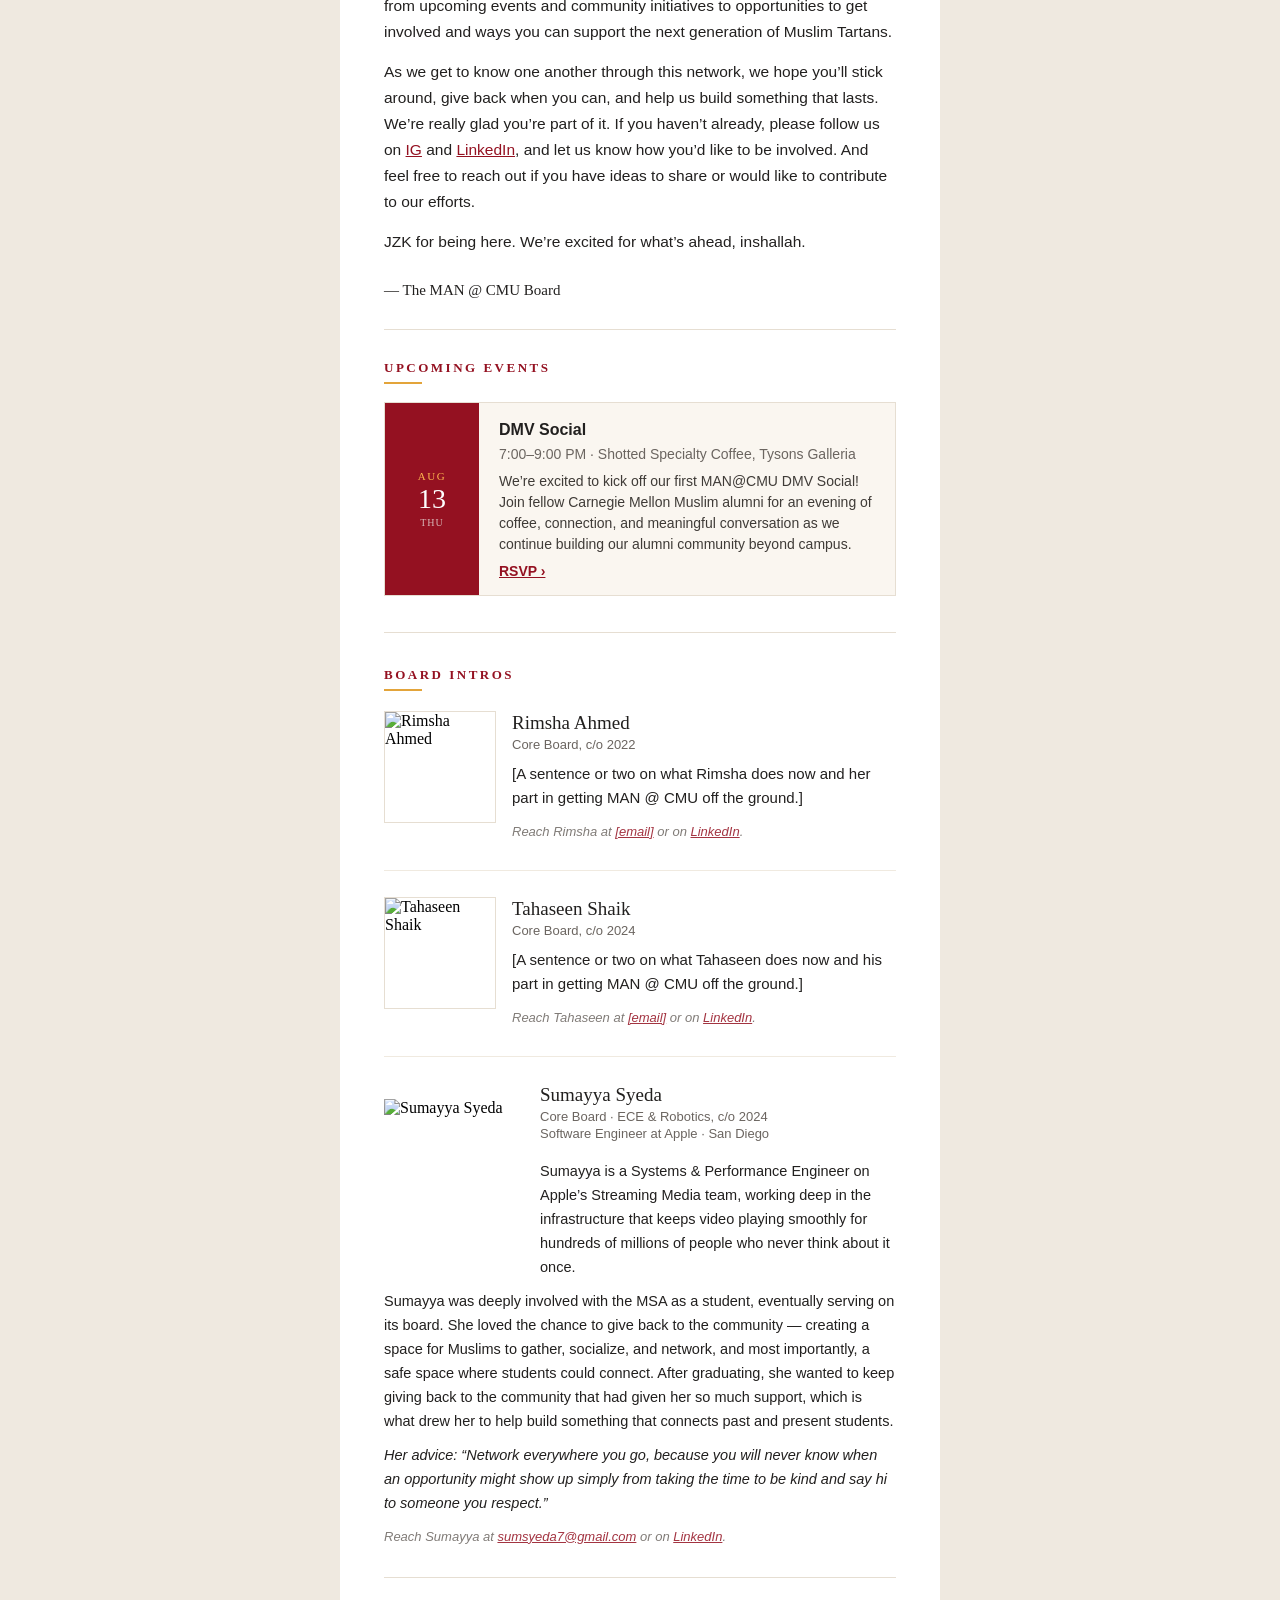
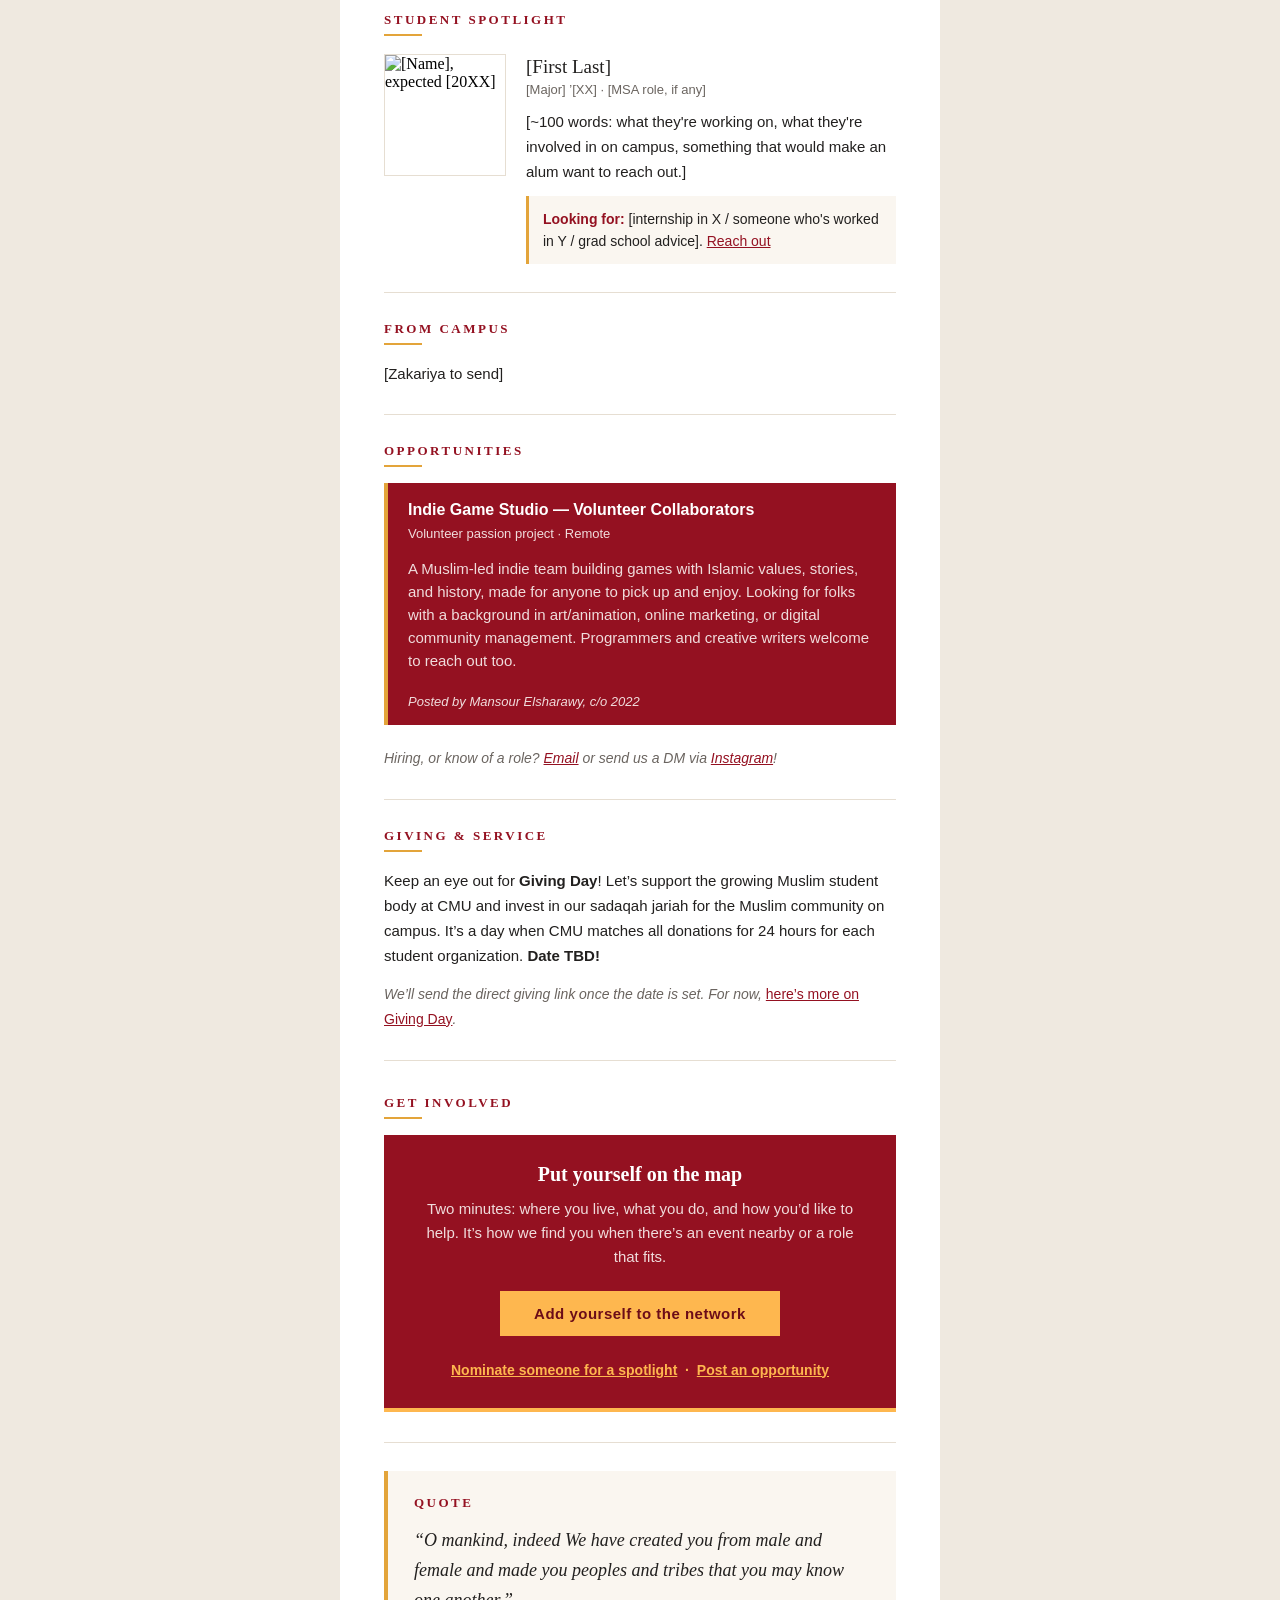
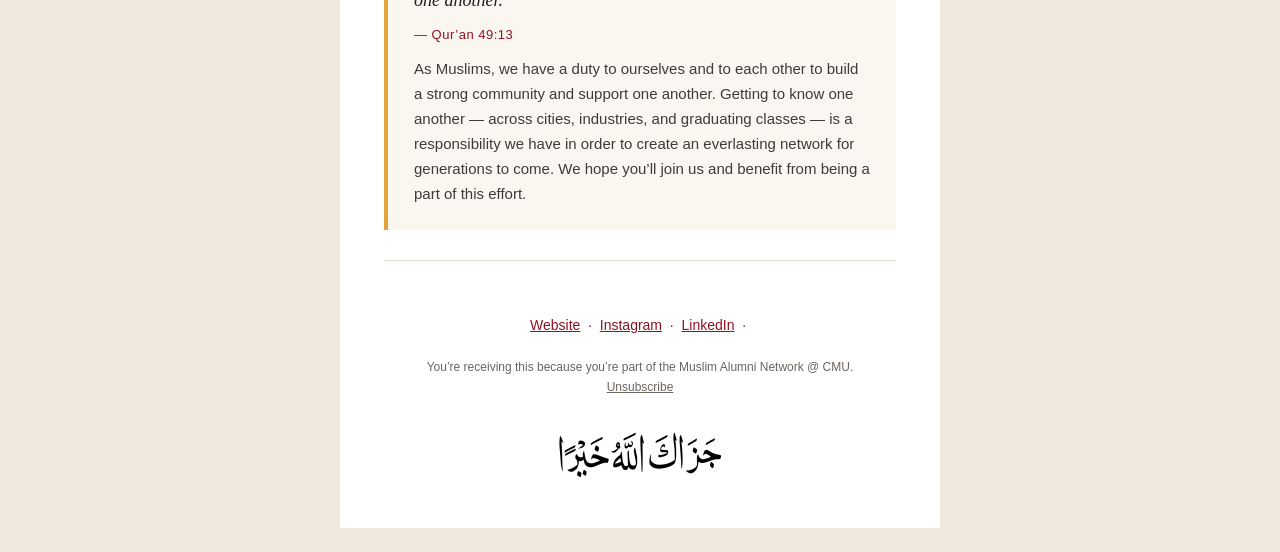
==== commit 843880b0: "removed WhatsApp links" ====
--- a/newsletter/issue-01.html
+++ b/newsletter/issue-01.html
@@ -354,14 +354,11 @@
             <div style="font-size:15px; line-height:23px; color:#F0DCDC; padding-bottom:8px;">A Muslim-led indie team building games with Islamic values, stories, and history, made for anyone to pick up and enjoy. Looking for folks with a background in art/animation, online marketing, or digital community management. Programmers and creative writers welcome to reach out too.</div>
             <div style="font-size:0; line-height:14px;">&nbsp;</div>
             <div style="font-size:13px; color:#F0DCDC; font-style:italic;">Posted by Mansour Elsharawy, c/o 2022</div>
-            <div style="padding-top:4px;">
-              <a href="https://chat.whatsapp.com/LtarUsr2f3p8Txo1Ca1R3K" target="_blank" rel="noopener noreferrer" style="font-size:13px; font-weight:normal; color:#FEB74F; text-decoration:underline;">Contact Mansour on WhatsApp &rsaquo;</a>
-            </div>
           </td>
         </tr>
       </table>
       <div style="font-family:-apple-system,'Segoe UI',Helvetica,Arial,sans-serif; font-size:14px; line-height:22px; color:#6B6560; padding-top:16px; font-style:italic;">
-        Hiring, or know of a role? <a href="mailto:[email]" target="_blank" rel="noopener noreferrer" style="color:#941121; text-decoration:underline;">Email</a> or send us a DM via <a href="https://www.instagram.com/cmumuslimalumni/" target="_blank" rel="noopener noreferrer" style="color:#941121; text-decoration:underline;">Instagram</a> or <a href="https://chat.whatsapp.com/LtarUsr2f3p8Txo1Ca1R3K" target="_blank" rel="noopener noreferrer" style="color:#941121; text-decoration:underline;">WhatsApp</a>!
+        Hiring, or know of a role? <a href="mailto:[email]" target="_blank" rel="noopener noreferrer" style="color:#941121; text-decoration:underline;">Email</a> or send us a DM via <a href="https://www.instagram.com/cmumuslimalumni/" target="_blank" rel="noopener noreferrer" style="color:#941121; text-decoration:underline;">Instagram</a>!
       </div>
     </td>
   </tr>
@@ -475,7 +472,6 @@
         <a href="https://cmumuslimalumni.github.io/" target="_blank" rel="noopener noreferrer" style="color:#941121; text-decoration:underline;">Website</a> &nbsp;&middot;&nbsp;
         <a href="https://www.instagram.com/cmumuslimalumni/" target="_blank" rel="noopener noreferrer" style="color:#941121; text-decoration:underline;">Instagram</a> &nbsp;&middot;&nbsp;
         <a href="https://www.linkedin.com/company/muslim-alumni-network-cmu/home/" target="_blank" rel="noopener noreferrer" style="color:#941121; text-decoration:underline;">LinkedIn</a> &nbsp;&middot;&nbsp;
-        <a href="https://chat.whatsapp.com/LtarUsr2f3p8Txo1Ca1R3K" target="_blank" rel="noopener noreferrer" style="color:#941121; text-decoration:underline;">WhatsApp</a>
       </div>
 
       <div style="font-family:-apple-system,'Segoe UI',Helvetica,Arial,sans-serif; font-size:12px; line-height:20px; color:#6B6560; text-align:center; padding-top:14px;">
